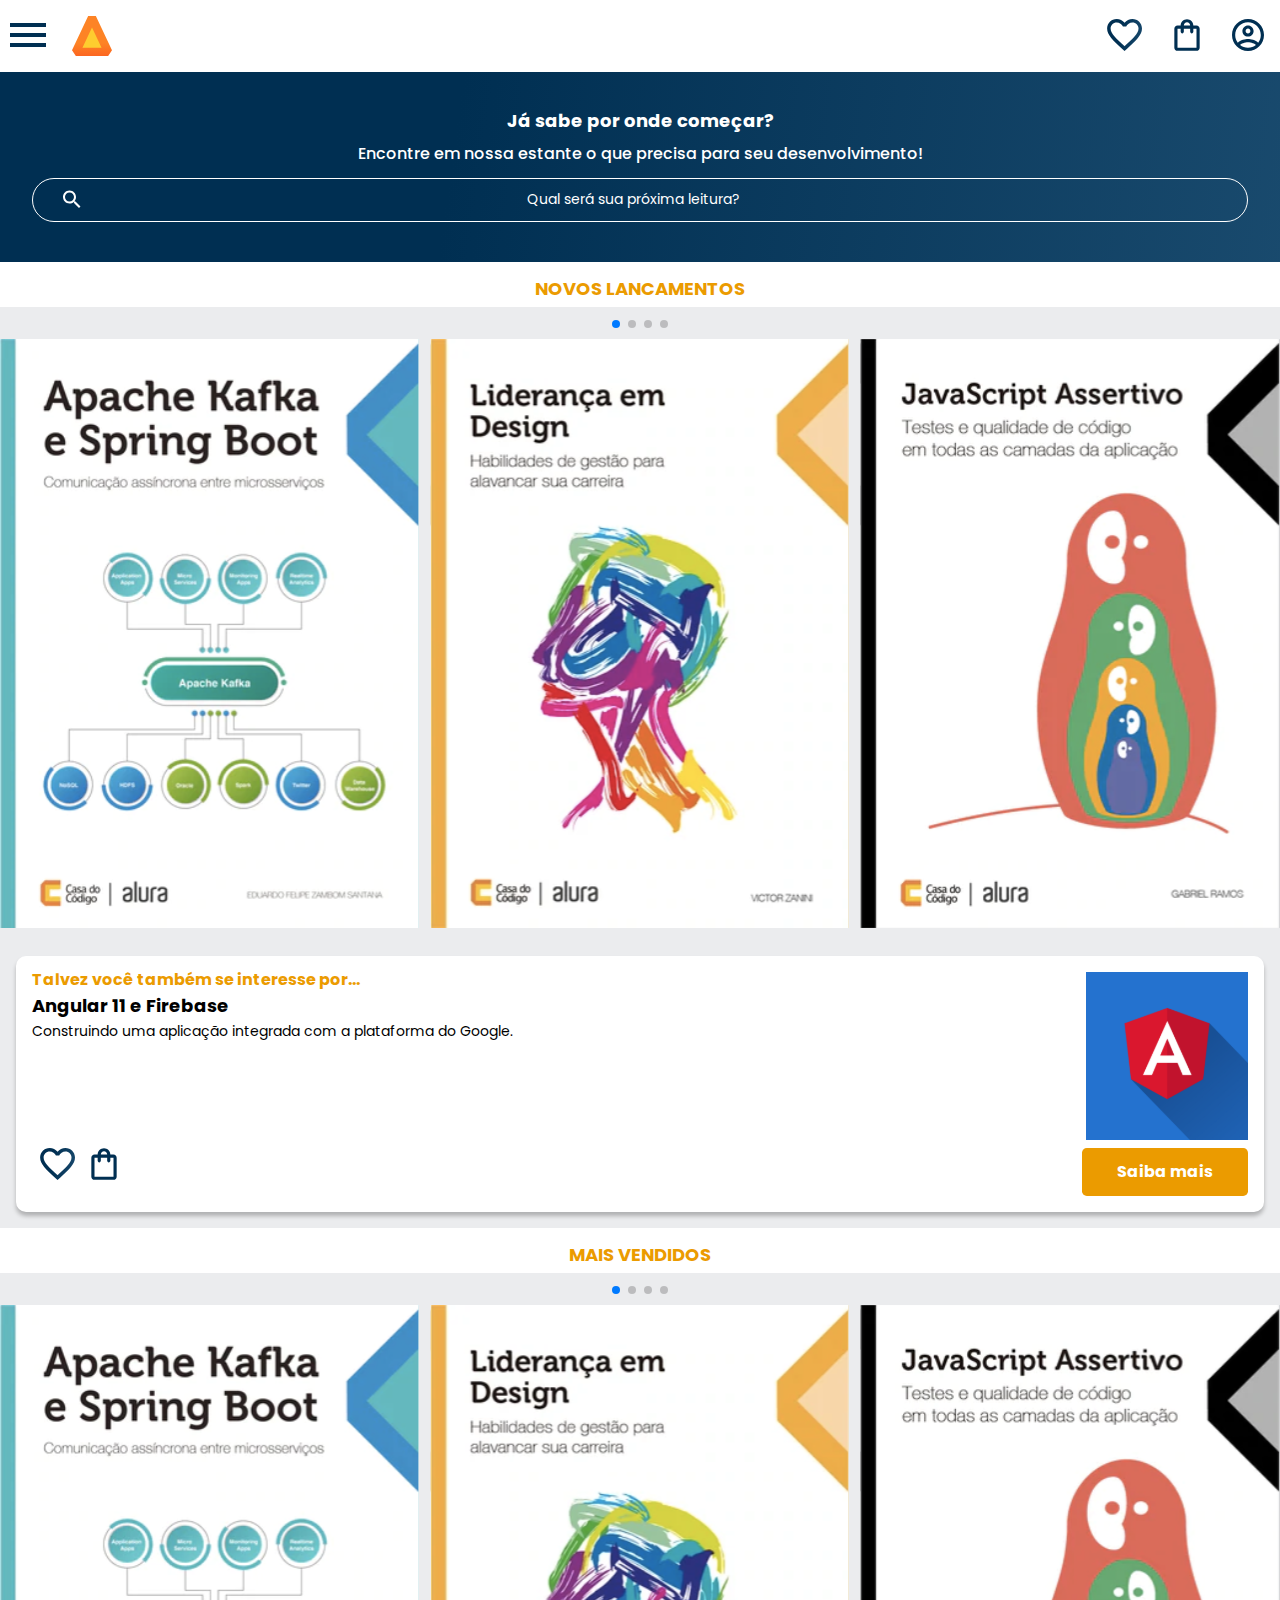
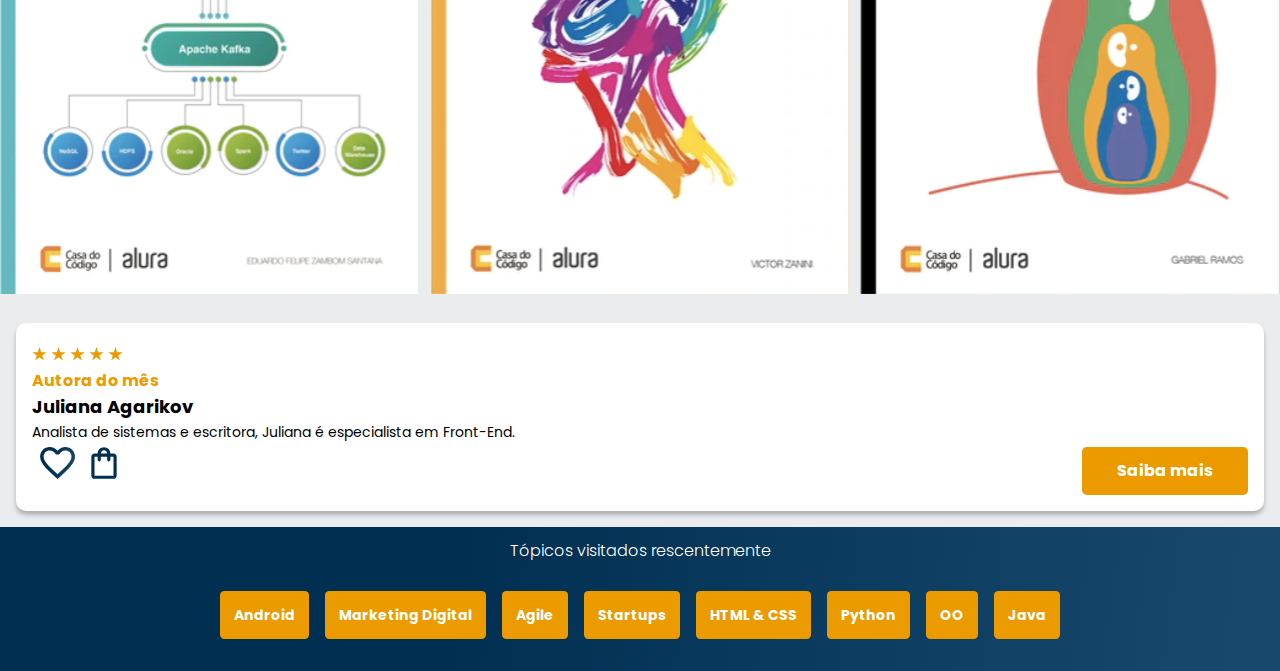
==== index.html @ a47ab548 "finalizado lista de topicos" ====
<!DOCTYPE html>
<html lang="pt-br">
     
<head>
     <meta charset="UTF-8">
     <meta name="viewport" content="width=device-width, initial-scale=1.0">
     <link rel="stylesheet" href="reset.css">
     <link rel="preconnect" href="https://fonts.googleapis.com">
     <link rel="preconnect" href="https://fonts.gstatic.com" crossorigin>
     <link href="https://fonts.googleapis.com/css2?family=Poppins:wght@300;400;500;700&display=swap" rel="stylesheet">
     <link rel="stylesheet" href="https://cdn.jsdelivr.net/npm/swiper@11/swiper-bundle.min.css"/>
     <link rel="stylesheet" href="styles.css">
     <title>AluraBooks</title>
</head>

<body>
     <header class="cabecalho">
          <div class="container">
               <input type="checkbox" id="menu" class="container_botao">
               <label for="menu">
                    <span class="cabecalho_menu-hamburquer container_imagem"></span>
               </label>
               <ul class="lista-menu">
                    <li class="lista-menu_titulo">Categoria</li>
                    <li class="lista-menu_item"><a href="#" class="lista-menu_link">Programação</a></li>
                    <li class="lista-menu_item"><a href="#" class="lista-menu_link">Front-End</a></li>
                    <li class="lista-menu_item"><a href="#" class="lista-menu_link">Infraestrutura</a></li>
                    <li class="lista-menu_item"><a href="#" class="lista-menu_link">Business</a></li>
                    <li class="lista-menu_item"><a href="#" class="lista-menu_link">Design & UX</a></li>
               </ul>
               <img src="img/Logo.svg" alt="Logo da AluraBooks" class="container_imagem">
          </div>
          <div class="container">
               <a href="#"><img src="img/Favoritos.svg" alt="Meus Favoritos" class="container_imagem"></a>
               <a href="#"><img src="img/Compras.svg" alt="Carrinho de Compras" class="container_imagem"></a>
               <a href="#"><img src="img/Usuario.svg" alt="Meu Perfil"class="container_imagem"></a>
          </div>
     </header>
     <section class="banner">
          <h2 class="banner_titulo">Já sabe por onde começar?</h2>
          <p class="banner_texto">Encontre em nossa estante o que precisa para seu desenvolvimento!</p>
          <input type="search" class="banner_pesquisa" placeholder="Qual será sua próxima leitura?">
     </section>

     <section class="carrossel">
          <h2 class="carrossel_titulo">Novos Lancamentos</h2>
          <div class="swiper">
               <!-- Additional required wrapper -->
               <!-- If we need pagination -->
               <div class="swiper-pagination"></div>
               <div class="swiper-wrapper">
                 <!-- Slides -->
                 <div class="swiper-slide"><img src="img/ApacheKafka.svg" alt="Livro sobre Apache Kafta e Spring Boot da AluraBooks"></div>
                 <div class="swiper-slide"><img src="img/Liderança.svg" alt="Livro sobre Liderança em Design da AluraBooks"></div>
                 <div class="swiper-slide"><img src="img/Javascript.svg" alt="Livro sobre Javascript da AluraBooks"></div>
                 <div class="swiper-slide"><img src="img/Guia Front-end.svg" alt="Livro Guia Front-End da AluraBooks"></div>
                 <div class="swiper-slide"><img src="img/Portugol.svg" alt="Livro sobre Portugol"></div>
                 <div class="swiper-slide"><img src="img/Acessibilidade.svg" alt="Livro sobre Acessibilidade"></div>
               </div>         
               <!-- If we need navigation buttons -->
               <div class="swiper-button-prev"></div>
               <div class="swiper-button-next"></div>
          </div>
          <div class="card">
               <!-- 1º linha -->
               <div class="card_descricao">
                    <!-- 1º coluna -->
                    <div class="descricao" >
                         <h3 class="descricao_titulo">Talvez você também se interesse por...</h3>
                         <h2 class="descricao_titulo-livro">Angular 11 e Firebase</h2>
                         <p class="descricao_texto">Construindo uma aplicação integrada com a plataforma do Google.</p>
                    </div>
                    <!-- 2º coluna -->
                    <img src="/img/Angular.svg" class="descricao_imagem" alt="">
               </div>               
               <!-- 2º linha -->
               <div class="card_botoes">
                    <!-- 1º coluna -->
                    <ul class="botoes">
                         <li class="botoes_item"><img src="img/Favoritos.svg" alt="Favoritar Livro"></li>
                         <li class="botoes_item"><img src="img/Compras.svg" alt="Adicionar no Carrinho de compras"></li>
                    </ul>
                    <!-- 2º coluna -->
                    <a href="#" class="botoes_ancora">Saiba mais</a>
               </div>
          </div>
     </section>
     
     <section class="carrossel">
          <h2 class="carrossel_titulo">Mais vendidos</h2>
          <div class="swiper">
               <!-- Additional required wrapper -->
               <!-- If we need pagination -->
               <div class="swiper-pagination"></div>
               <div class="swiper-wrapper">
                 <!-- Slides -->
                 <div class="swiper-slide"><img src="img/ApacheKafka.svg" alt="Livro sobre Apache Kafta e Spring Boot da AluraBooks"></div>
                 <div class="swiper-slide"><img src="img/Liderança.svg" alt="Livro sobre Liderança em Design da AluraBooks"></div>
                 <div class="swiper-slide"><img src="img/Javascript.svg" alt="Livro sobre Javascript da AluraBooks"></div>
                 <div class="swiper-slide"><img src="img/Guia Front-end.svg" alt="Livro Guia Front-End da AluraBooks"></div>
                 <div class="swiper-slide"><img src="img/Portugol.svg" alt="Livro sobre Portugol"></div>
                 <div class="swiper-slide"><img src="img/Acessibilidade.svg" alt="Livro sobre Acessibilidade"></div>
               </div>         
               <!-- If we need navigation buttons -->
               <div class="swiper-button-prev"></div>
               <div class="swiper-button-next"></div>
          </div>
          <div class="card">
               <!-- 1º linha -->
               <div class="card_descricao">
                    <!-- 1º coluna -->
                    <div class="descricao" >
                         <h3 class="descricao_ranking"><img src="img/Estrelinhas.svg" alt="Imagens de 5 Estrelinhas."></h3>
                         <h3 class="descricao_titulo">Autora do mês</h3>
                         <h2 class="descricao_titulo-livro">Juliana Agarikov</h2>
                         <p class="descricao_texto">Analista de sistemas e escritora, Juliana é especialista em Front-End. </p>
                    </div>
                    <!-- 2º coluna -->
                    <img src="/img/juliana.svg" class="Foto da escritora Juliana Agarikov" alt="">
               </div>            
               <!-- 2º linha -->
               <div class="card_botoes">
                    <!-- 1º coluna -->
                    <ul class="botoes">
                         <li class="botoes_item"><img src="img/Favoritos.svg" alt="Favoritar Livro"></li>
                         <li class="botoes_item"><img src="img/Compras.svg" alt="Adicionar no Carrinho de compras"></li>
                    </ul>
                    <!-- 2º coluna -->
                    <a href="#" class="botoes_ancora">Saiba mais</a>
               </div>
          </div>
     </section>

     <section class="topicos">
          <h2 class="topicos_titulo">Tópicos visitados rescentemente</h2>
          <ul class="topicos_lista">
               <li class="topicos_item">
                    <a href="#" class="topicos_link">Android</a>
               </li>
               <li class="topicos_item">
                    <a href="#" class="topicos_link">Marketing Digital</a>
               </li><li class="topicos_item">
                    <a href="#" class="topicos_link">Agile</a>
               </li><li class="topicos_item">
                    <a href="#" class="topicos_link">Startups</a>
               </li><li class="topicos_item">
                    <a href="#" class="topicos_link">HTML & CSS</a>
               </li><li class="topicos_item">
                    <a href="#" class="topicos_link">Python</a>
               </li><li class="topicos_item">
                    <a href="#" class="topicos_link">OO</a>
               </li><li class="topicos_item">
                    <a href="#" class="topicos_link">Java</a>
               </li>
          </ul>
     </section>

     <script src="https://cdn.jsdelivr.net/npm/swiper@11/swiper-bundle.min.js"></script>
     <script>
          const swiper = new Swiper('.swiper', {
              spaceBetween: 10,
              slidesPerView: 3,
              pagination: {
                    el: '.swiper-pagination',
                    type:'bullets',
              }
          });
     </script>
</body>

</html>
---- styles.css ----
@import url("styles/header.css");
@import url("styles/banner.css");
@import url("styles/carrossel.css");
@import url("styles/topicos.css");

:root {
     --cor-de-fundo: #EBECEE;
     --branco: #FFFFFF;
     --laranja: #EB9B00;
     --azul-degrade: linear-gradient(98deg, #002F52 35.49%, #326589 165.37%);
     --zul: #002F52;
     --fonte-primaria: "poppins";
}

body {
     background-color: var(--cor-de-fundo);
     font-family: var(--fonte-primaria);
     font-size: 16px;
     font-weight: 400;
}
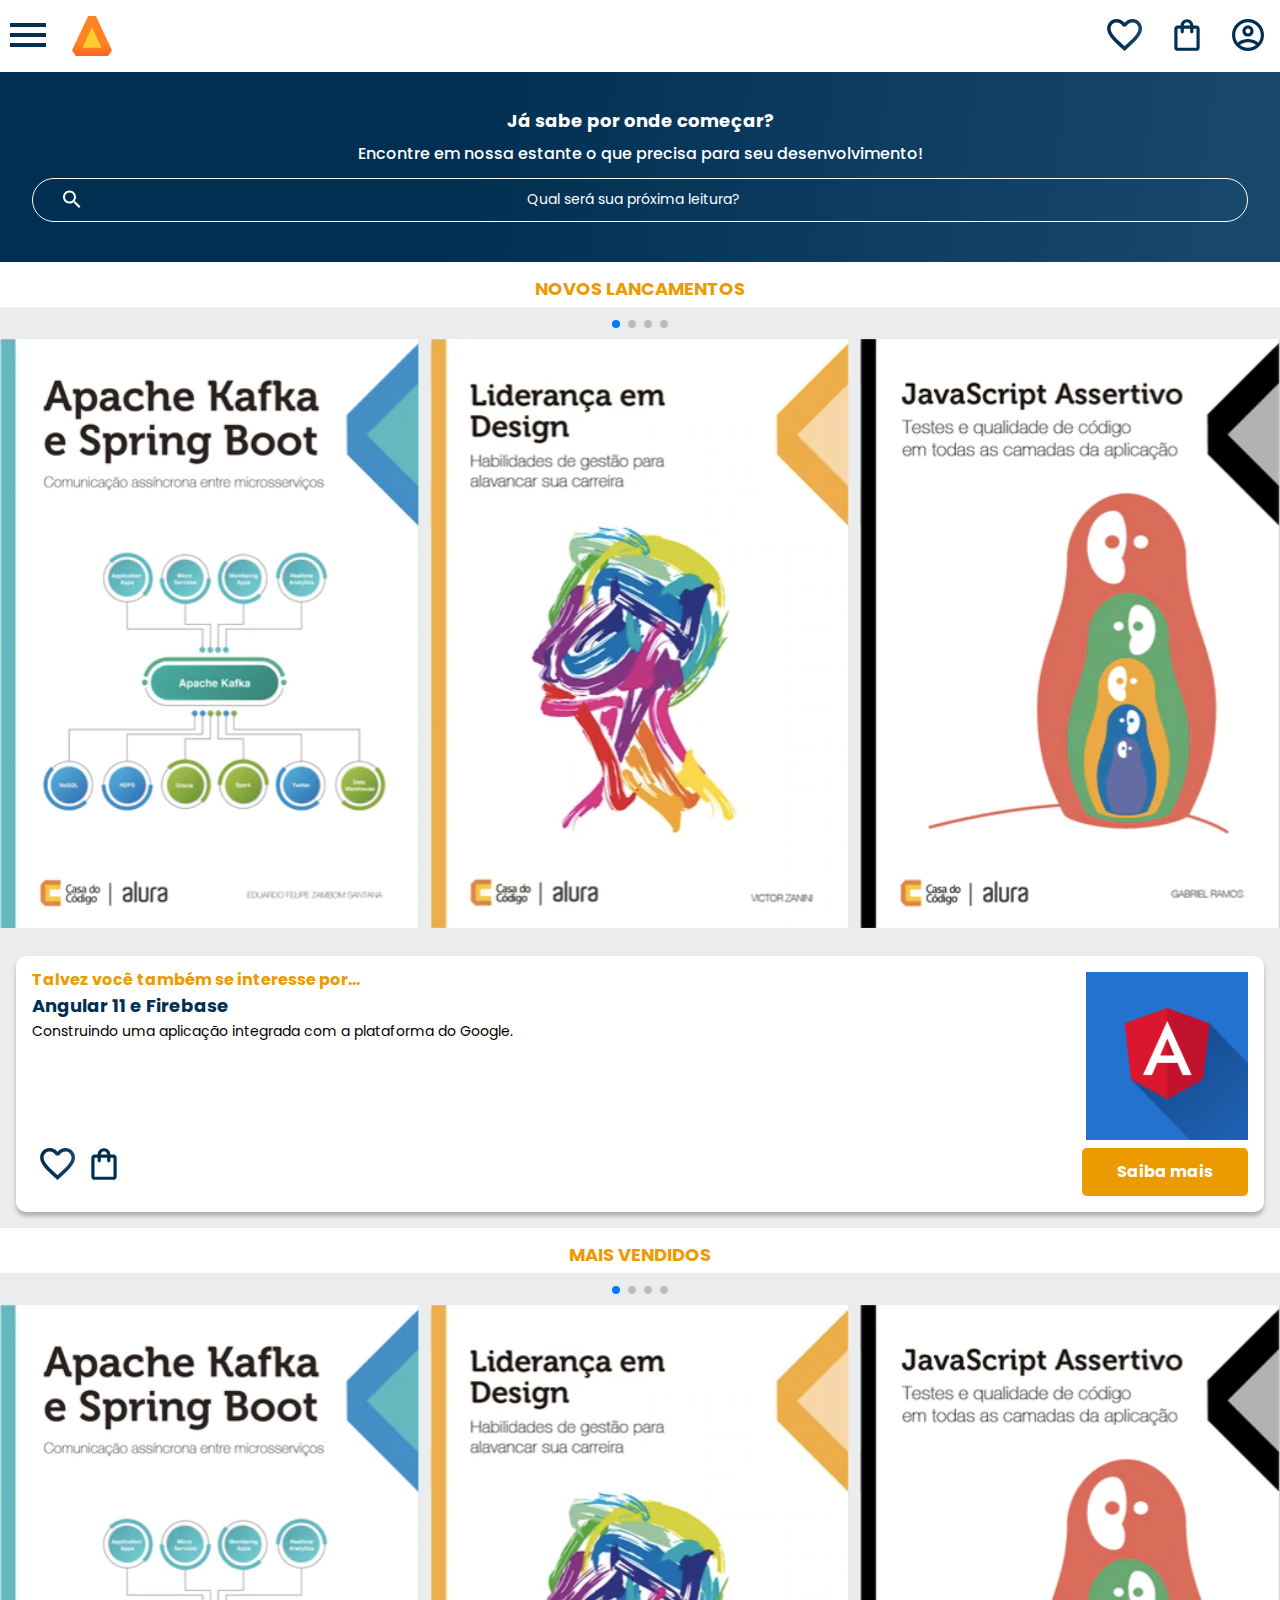
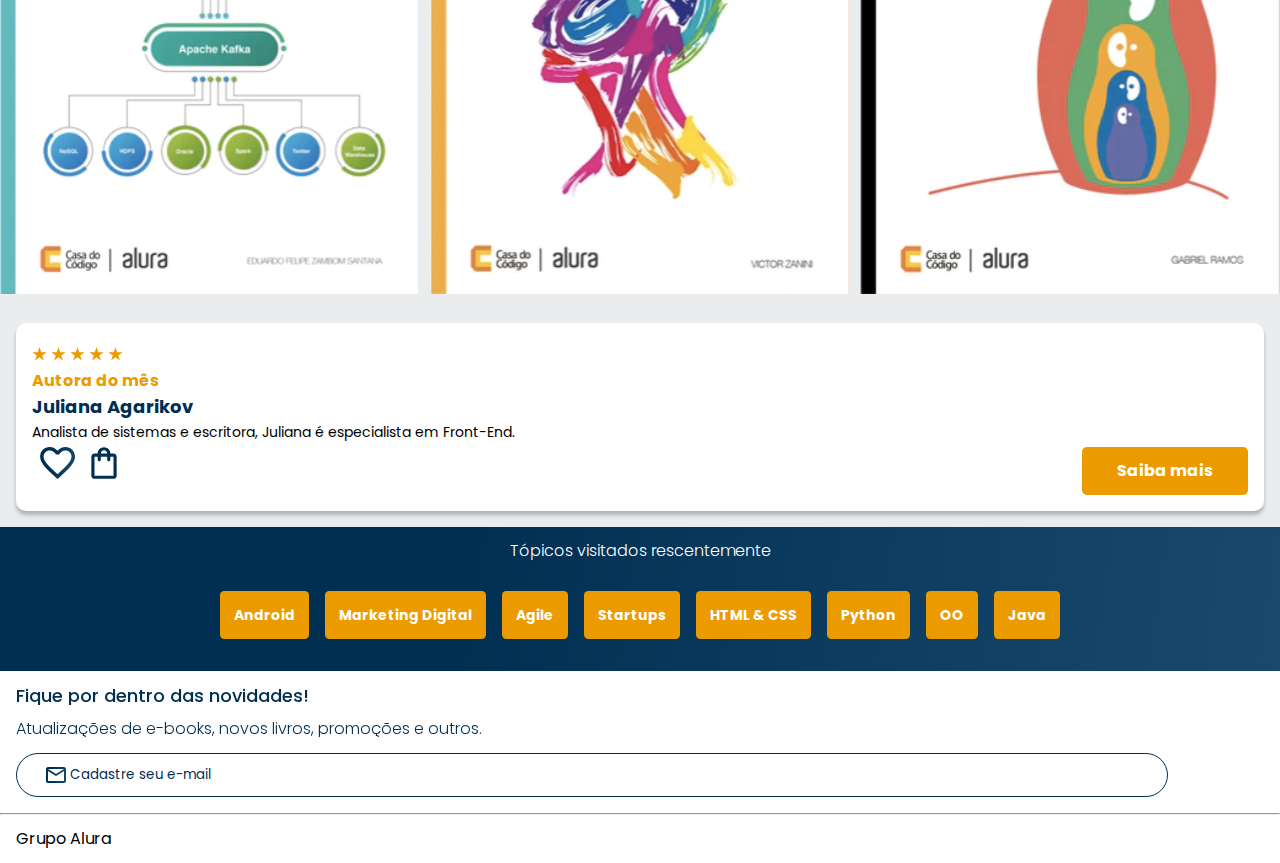
==== commit f063460d: "Finalizado o contato e footer" ====
--- a/index.html
+++ b/index.html
@@ -155,6 +155,18 @@
           </ul>
      </section>
 
+     <section class="contato">
+          <h2 class="contato_titulo">Fique por dentro das novidades!</h2>
+          <p class="contato_texto">Atualizações de e-books, novos livros, promoções e outros.</p>
+          <input type="email" placeholder="Cadastre seu e-mail" class="contato_email">
+     </section>
+
+     <hr/>
+
+     <footer class="rodape">
+          <h2 class="rodape_titulo">Grupo Alura</h2>
+     </footer>
+
      <script src="https://cdn.jsdelivr.net/npm/swiper@11/swiper-bundle.min.js"></script>
      <script>
           const swiper = new Swiper('.swiper', {
--- a/styles.css
+++ b/styles.css
@@ -2,13 +2,15 @@
 @import url("styles/banner.css");
 @import url("styles/carrossel.css");
 @import url("styles/topicos.css");
+@import url("styles/contato.css");
+@import url("styles/rodape.css");
 
 :root {
      --cor-de-fundo: #EBECEE;
      --branco: #FFFFFF;
      --laranja: #EB9B00;
      --azul-degrade: linear-gradient(98deg, #002F52 35.49%, #326589 165.37%);
-     --zul: #002F52;
+     --azul: #002F52;
      --fonte-primaria: "poppins";
 }
 
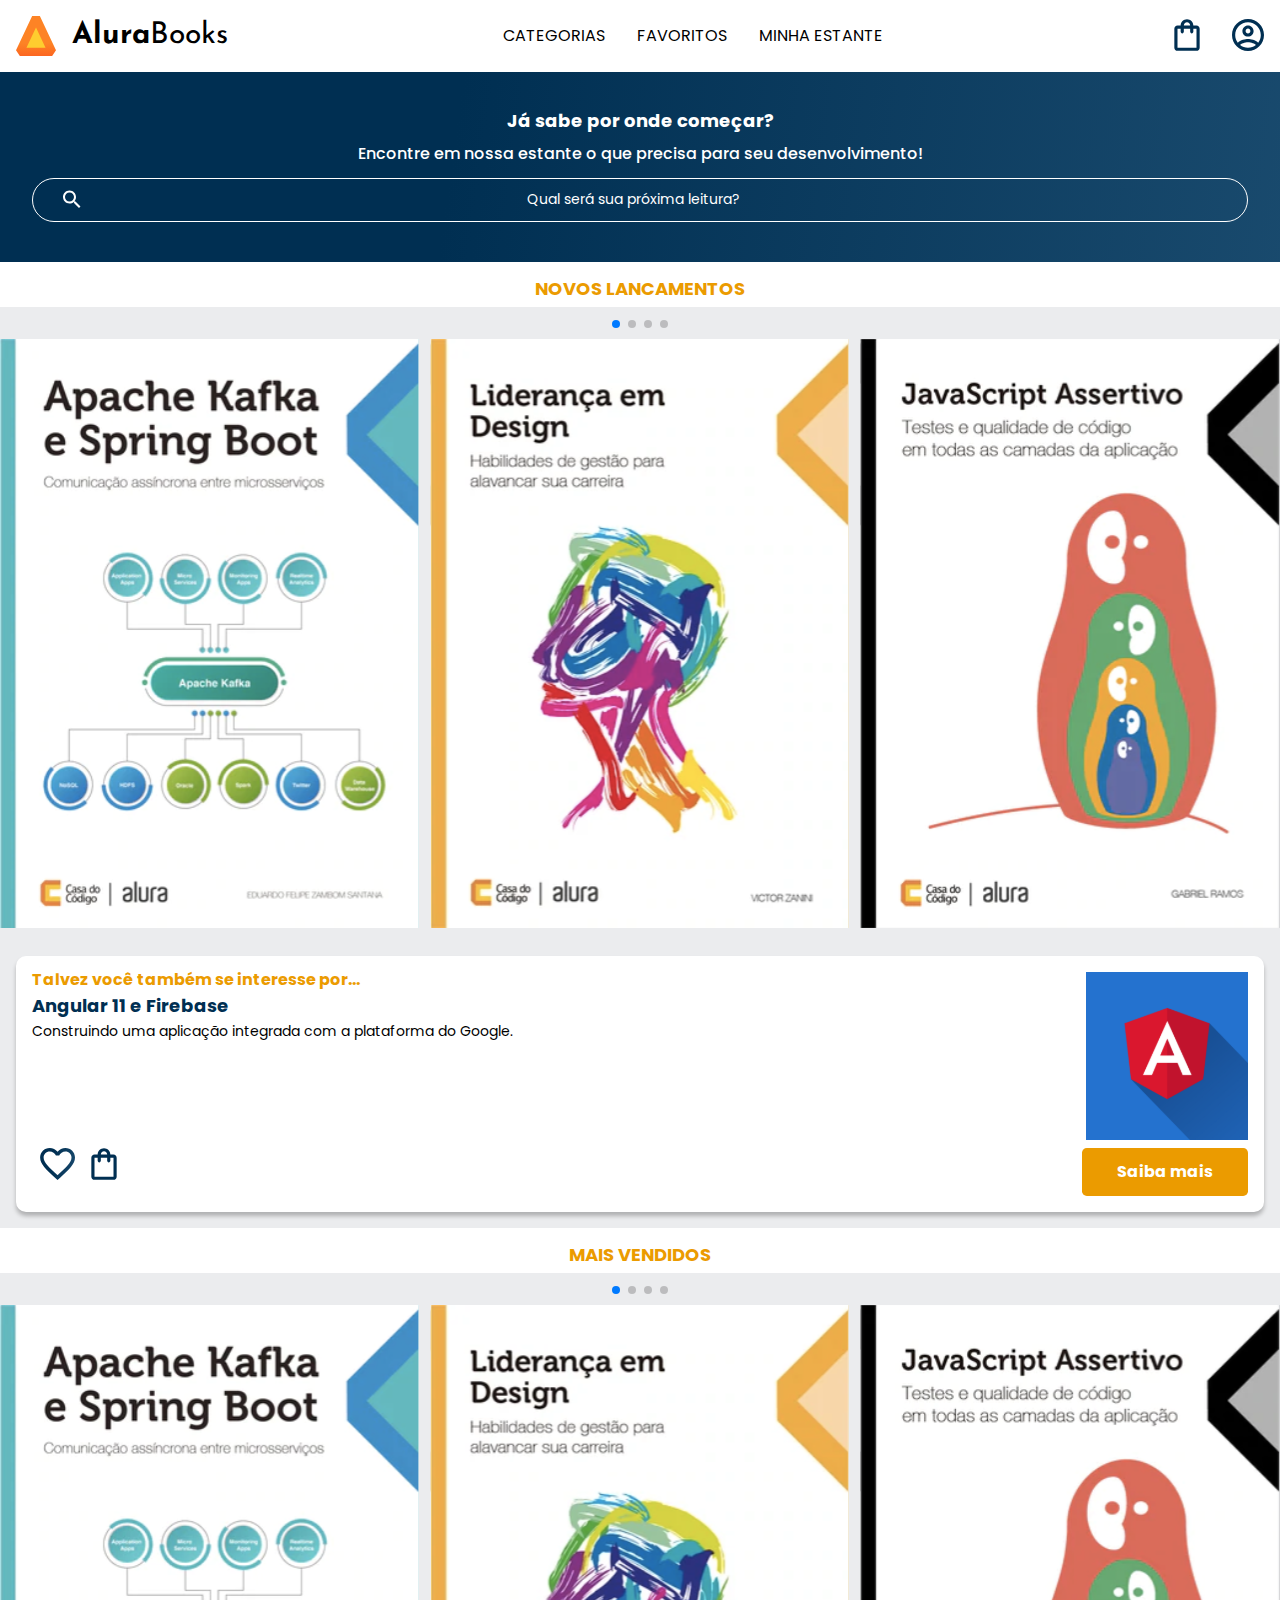
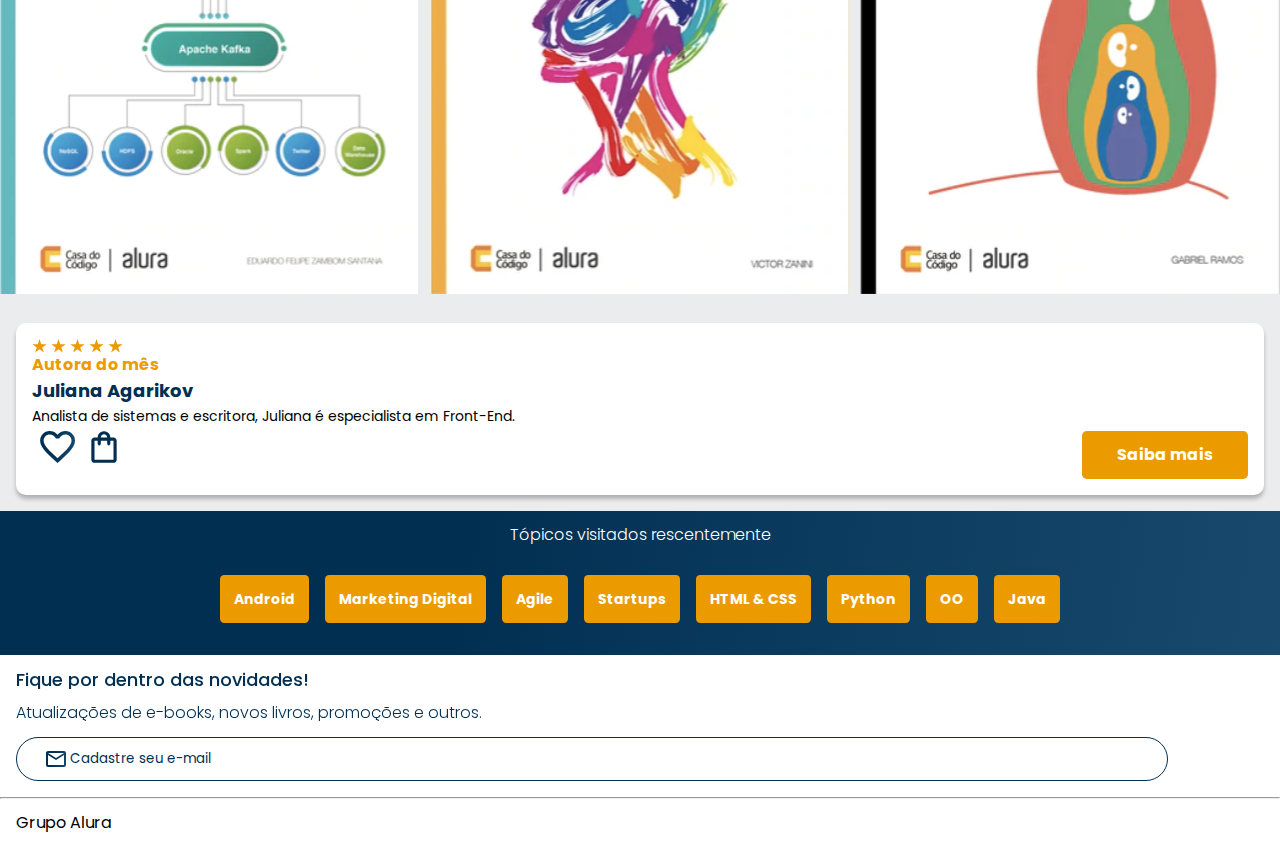
==== commit 54bc7b5a: "finalizado o header para tablets" ====
--- a/index.html
+++ b/index.html
@@ -8,6 +8,7 @@
      <link rel="preconnect" href="https://fonts.googleapis.com">
      <link rel="preconnect" href="https://fonts.gstatic.com" crossorigin>
      <link href="https://fonts.googleapis.com/css2?family=Poppins:wght@300;400;500;700&display=swap" rel="stylesheet">
+     <link href="https://fonts.googleapis.com/css2?family=Josefin+Sans:wght@400;700&family=Poppins:wght@300;400;500;700&display=swap" rel="stylesheet">
      <link rel="stylesheet" href="https://cdn.jsdelivr.net/npm/swiper@11/swiper-bundle.min.css"/>
      <link rel="stylesheet" href="styles.css">
      <title>AluraBooks</title>
@@ -29,9 +30,17 @@
                     <li class="lista-menu_item"><a href="#" class="lista-menu_link">Design & UX</a></li>
                </ul>
                <img src="img/Logo.svg" alt="Logo da AluraBooks" class="container_imagem">
+               <h1 class="container_titulo"><b class="container_titulo-negrito">Alura</b>Books</h1>
           </div>
+
+          <ul class="opcoes">
+               <li class="opcoes_item">Categorias</li>
+               <li class="opcoes_item"><a href="#" class="opcoes_link">Favoritos</a></li>
+               <li class="opcoes_item"><a href="#" class="opcoes_link">Minha Estante</a></li>
+          </ul>
+
           <div class="container">
-               <a href="#"><img src="img/Favoritos.svg" alt="Meus Favoritos" class="container_imagem"></a>
+               <a href="#"><img src="img/Favoritos.svg" alt="Meus Favoritos" class="container_imagem container_imagem-tranparente"></a>
                <a href="#"><img src="img/Compras.svg" alt="Carrinho de Compras" class="container_imagem"></a>
                <a href="#"><img src="img/Usuario.svg" alt="Meu Perfil"class="container_imagem"></a>
           </div>
@@ -110,7 +119,7 @@
                <div class="card_descricao">
                     <!-- 1º coluna -->
                     <div class="descricao" >
-                         <h3 class="descricao_ranking"><img src="img/Estrelinhas.svg" alt="Imagens de 5 Estrelinhas."></h3>
+                         <img src="img/Estrelinhas.svg" alt="Imagens de 5 Estrelinhas.">
                          <h3 class="descricao_titulo">Autora do mês</h3>
                          <h2 class="descricao_titulo-livro">Juliana Agarikov</h2>
                          <p class="descricao_texto">Analista de sistemas e escritora, Juliana é especialista em Front-End. </p>
--- a/styles.css
+++ b/styles.css
@@ -11,7 +11,9 @@
      --laranja: #EB9B00;
      --azul-degrade: linear-gradient(98deg, #002F52 35.49%, #326589 165.37%);
      --azul: #002F52;
+     --preto: #000000;
      --fonte-primaria: "poppins";
+     --fonte-secundaria: "Josefin Sans";
 }
 
 body {
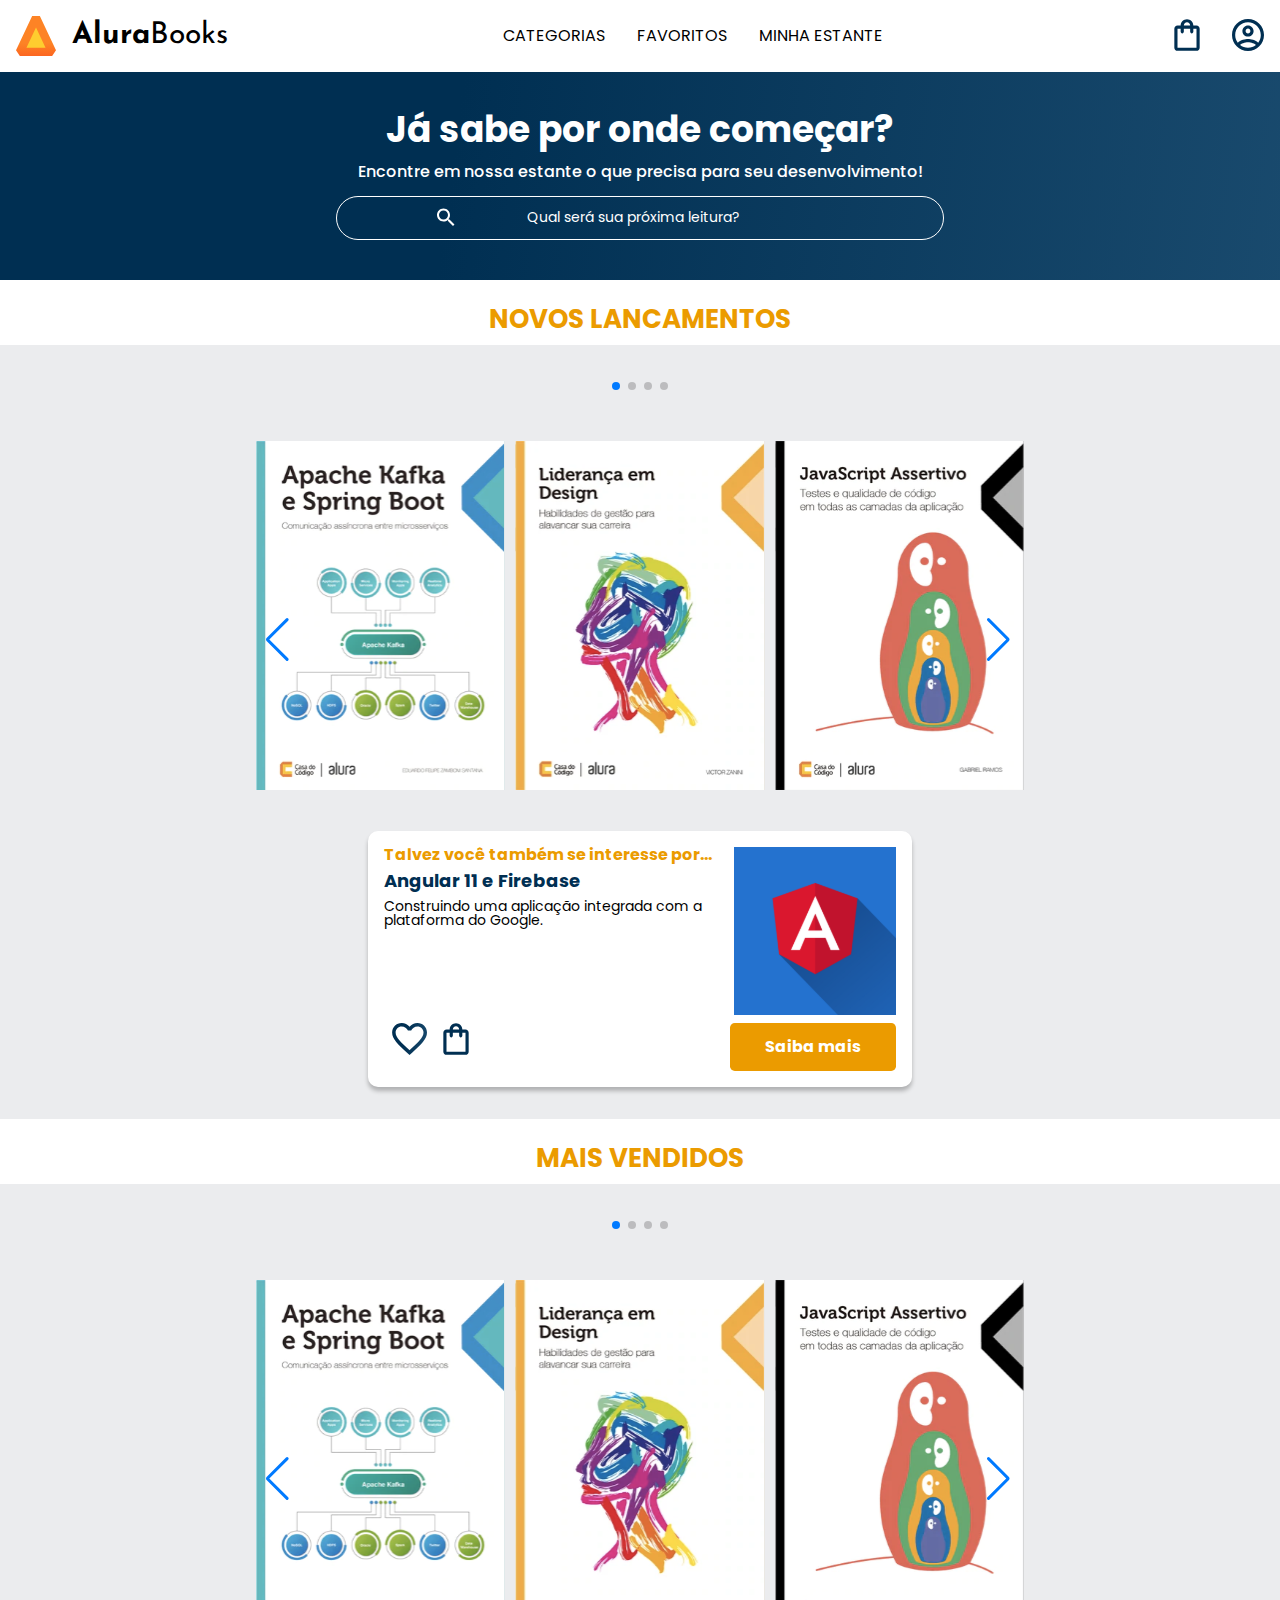
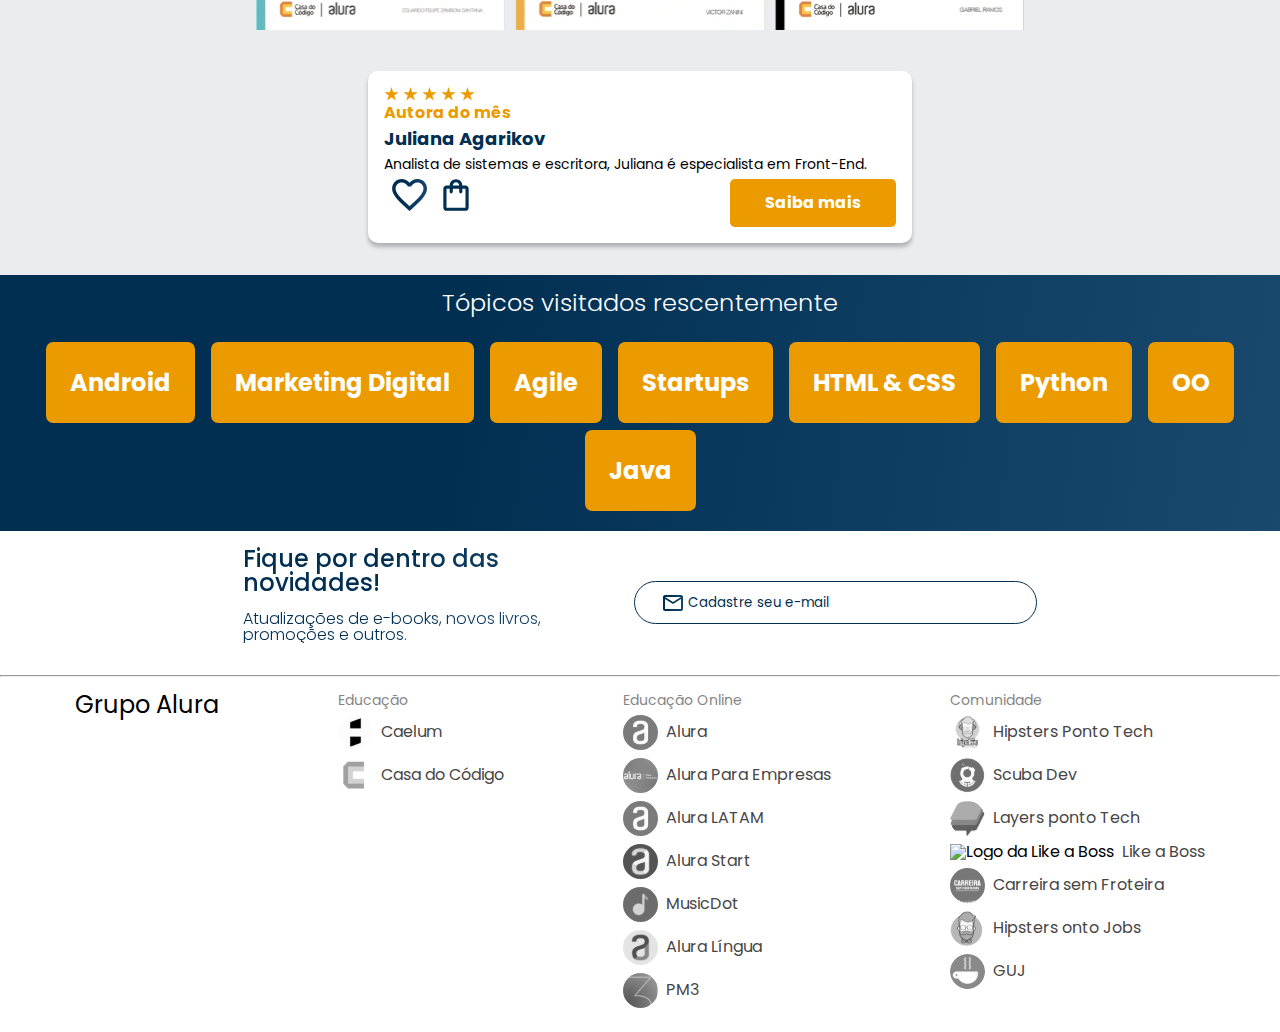
==== commit df11bba0: "layout tablet 1024 finalizado" ====
--- a/index.html
+++ b/index.html
@@ -34,7 +34,18 @@
           </div>
 
           <ul class="opcoes">
-               <li class="opcoes_item">Categorias</li>
+               <input type="checkbox" id="opcoes-menu" class="opcoes_botao">
+               <label for="opcoes-menu">
+                     <li class="opcoes_item">Categorias</li>
+               </label>
+               <ul class="lista-menu">
+                    <li class="lista-menu_item"><a href="#" class="lista-menu_link">Programação</a></li>
+                    <li class="lista-menu_item"><a href="#" class="lista-menu_link">Front-End</a></li>
+                    <li class="lista-menu_item"><a href="#" class="lista-menu_link">Infraestrutura</a></li>
+                    <li class="lista-menu_item"><a href="#" class="lista-menu_link">Business</a></li>
+                    <li class="lista-menu_item"><a href="#" class="lista-menu_link">Design & UX</a></li>
+               </ul>
+
                <li class="opcoes_item"><a href="#" class="opcoes_link">Favoritos</a></li>
                <li class="opcoes_item"><a href="#" class="opcoes_link">Minha Estante</a></li>
           </ul>
@@ -61,7 +72,8 @@
                  <!-- Slides -->
                  <div class="swiper-slide"><img src="img/ApacheKafka.svg" alt="Livro sobre Apache Kafta e Spring Boot da AluraBooks"></div>
                  <div class="swiper-slide"><img src="img/Liderança.svg" alt="Livro sobre Liderança em Design da AluraBooks"></div>
-                 <div class="swiper-slide"><img src="img/Javascript.svg" alt="Livro sobre Javascript da AluraBooks"></div>
+                 <div class="swiper-slide"><img src="img/Javascript.svg" alt="Livro sobre Javascript da AluraBooks">
+               </div>
                  <div class="swiper-slide"><img src="img/Guia Front-end.svg" alt="Livro Guia Front-End da AluraBooks"></div>
                  <div class="swiper-slide"><img src="img/Portugol.svg" alt="Livro sobre Portugol"></div>
                  <div class="swiper-slide"><img src="img/Acessibilidade.svg" alt="Livro sobre Acessibilidade"></div>
@@ -87,7 +99,8 @@
                     <!-- 1º coluna -->
                     <ul class="botoes">
                          <li class="botoes_item"><img src="img/Favoritos.svg" alt="Favoritar Livro"></li>
-                         <li class="botoes_item"><img src="img/Compras.svg" alt="Adicionar no Carrinho de compras"></li>
+                         <li class="botoes_item"><img src="img/Compras.svg" alt="Adicionar no Carrinho de compras">
+                         </li>
                     </ul>
                     <!-- 2º coluna -->
                     <a href="#" class="botoes_ancora">Saiba mais</a>
@@ -122,7 +135,7 @@
                          <img src="img/Estrelinhas.svg" alt="Imagens de 5 Estrelinhas.">
                          <h3 class="descricao_titulo">Autora do mês</h3>
                          <h2 class="descricao_titulo-livro">Juliana Agarikov</h2>
-                         <p class="descricao_texto">Analista de sistemas e escritora, Juliana é especialista em Front-End. </p>
+                         <p class="descricao_texto">Analista de sistemas e escritora, Juliana é especialista em Front-End.</p>
                     </div>
                     <!-- 2º coluna -->
                     <img src="/img/juliana.svg" class="Foto da escritora Juliana Agarikov" alt="">
@@ -132,7 +145,8 @@
                     <!-- 1º coluna -->
                     <ul class="botoes">
                          <li class="botoes_item"><img src="img/Favoritos.svg" alt="Favoritar Livro"></li>
-                         <li class="botoes_item"><img src="img/Compras.svg" alt="Adicionar no Carrinho de compras"></li>
+                         <li class="botoes_item"><img src="img/Compras.svg" alt="Adicionar no Carrinho de compras">
+                         </li>
                     </ul>
                     <!-- 2º coluna -->
                     <a href="#" class="botoes_ancora">Saiba mais</a>
@@ -143,30 +157,30 @@
      <section class="topicos">
           <h2 class="topicos_titulo">Tópicos visitados rescentemente</h2>
           <ul class="topicos_lista">
-               <li class="topicos_item">
-                    <a href="#" class="topicos_link">Android</a>
-               </li>
-               <li class="topicos_item">
-                    <a href="#" class="topicos_link">Marketing Digital</a>
-               </li><li class="topicos_item">
-                    <a href="#" class="topicos_link">Agile</a>
-               </li><li class="topicos_item">
-                    <a href="#" class="topicos_link">Startups</a>
-               </li><li class="topicos_item">
-                    <a href="#" class="topicos_link">HTML & CSS</a>
-               </li><li class="topicos_item">
-                    <a href="#" class="topicos_link">Python</a>
-               </li><li class="topicos_item">
-                    <a href="#" class="topicos_link">OO</a>
-               </li><li class="topicos_item">
-                    <a href="#" class="topicos_link">Java</a>
+               <li class="topicos_item"><a href="#" class="topicos_link">Android</a>
+               </li>
+               <li class="topicos_item"><a href="#" class="topicos_link">Marketing Digital</a>
+               </li>
+               <li class="topicos_item"><a href="#" class="topicos_link">Agile</a>
+               </li>
+               <li class="topicos_item"><a href="#" class="topicos_link">Startups</a>
+               </li>
+               <li class="topicos_item"><a href="#" class="topicos_link">HTML & CSS</a>
+               </li>
+               <li class="topicos_item"><a href="#" class="topicos_link">Python</a>
+               </li>
+               <li class="topicos_item"><a href="#" class="topicos_link">OO</a>
+               </li>
+               <li class="topicos_item"><a href="#" class="topicos_link">Java</a>
                </li>
           </ul>
      </section>
 
      <section class="contato">
-          <h2 class="contato_titulo">Fique por dentro das novidades!</h2>
-          <p class="contato_texto">Atualizações de e-books, novos livros, promoções e outros.</p>
+          <div class="contato_descricao">
+               <h2 class="contato_titulo">Fique por dentro das novidades!</h2>
+               <p class="contato_texto">Atualizações de e-books, novos livros, promoções e outros.</p>
+          </div>
           <input type="email" placeholder="Cadastre seu e-mail" class="contato_email">
      </section>
 
@@ -174,6 +188,65 @@
 
      <footer class="rodape">
           <h2 class="rodape_titulo">Grupo Alura</h2>
+          <ul class="lista-rodape">
+               <li class="lista-rodape_titulo">Educação</li>
+               <li class="lista-rodape_item"><img src="img/Caelum.svg" alt="Logo da Caelum">
+                    <a href="#" class="lista-rodape_link">Caelum</a>
+               </li>
+               <li class="lista-rodape_item"><img src="img/CasaDoCodigo.svg" alt="Logo da Casa docódigo">
+                    <a href="#" class="lista-rodape_link">Casa do Código</a>
+               </li> 
+          </ul>
+
+          <ul class="lista-rodape">
+               <li class="lista-rodape_titulo">Educação Online</li>
+               <li class="lista-rodape_item"><img src="img/Alura.svg" alt="Logo da Alura">
+                    <a href="#" class="lista-rodape_link">Alura</a>
+               </li>
+               <li class="lista-rodape_item"><img src="img/AluraEmpresas.svg" alt="Logo da Alura para Empresas">
+                    <a href="#" class="lista-rodape_link">Alura Para Empresas</a>
+               </li>
+               <li class="lista-rodape_item"><img src="img/AluraLATAM.svg" alt="Logo da Alura LATAM">
+                    <a href="#" class="lista-rodape_link">Alura LATAM</a>
+               </li>
+               <li class="lista-rodape_item"><img src="img/AluraStart.svg" alt="Logo da Alura Start">
+                    <a href="#" class="lista-rodape_link">Alura Start</a>
+               </li>
+               <li class="lista-rodape_item"><img src="img/MusicDot.svg" alt="Logo MusicDot">
+                    <a href="#" class="lista-rodape_link">MusicDot</a>
+               </li>
+               <li class="lista-rodape_item"><img src="img/AluraLingua.svg" alt="Logo da Alura língua">
+                    <a href="#" class="lista-rodape_link">Alura Língua</a>
+               </li>
+               <li class="lista-rodape_item"><img src="img/PM3.svg" alt="Logo da PM3">
+                    <a href="#" class="lista-rodape_link">PM3</a>
+               </li>
+          </ul>
+
+          <ul class="lista-rodape">
+               <li class="lista-rodape_titulo">Comunidade</li>
+               <li class="lista-rodape_item"><img src="img/HipstersTech.svg" alt="Logo da Hipsters Ponto Tech">
+                    <a href="#" class="lista-rodape_link">Hipsters Ponto Tech</a>
+               </li>
+               <li class="lista-rodape_item"><img src="img/ScubaDev.svg" alt="Logo da Scuba Dev">
+                    <a href="#" class="lista-rodape_link">Scuba Dev</a>
+               </li>
+               <li class="lista-rodape_item"><img src="img/LayersTech.svg" alt="Logo da Layers ponto Tech">
+                    <a href="#" class="lista-rodape_link">Layers ponto Tech</a>
+               </li>
+               <li class="lista-rodape_item"><img src="img/LikeaBoss.svg" alt="Logo da Like a Boss">
+                    <a href="#" class="lista-rodape_link">Like a Boss</a>
+               </li>
+               <li class="lista-rodape_item"><img src="img/CarreiraSemFronteira.svg" alt="Logo Carreira sem Fronteira">
+                    <a href="#" class="lista-rodape_link">Carreira sem Froteira</a>
+               </li>
+               <li class="lista-rodape_item"><img src="img/HipstersJobs.svg" alt="Logo da Hipsters ponto Jobs">
+                    <a href="#" class="lista-rodape_link">Hipsters onto Jobs</a>
+               </li>
+               <li class="lista-rodape_item"><img src="img/GUJ.svg" alt="Logo da GUJ">
+                    <a href="#" class="lista-rodape_link">GUJ</a>
+               </li>
+          </ul>
      </footer>
 
      <script src="https://cdn.jsdelivr.net/npm/swiper@11/swiper-bundle.min.js"></script>
--- a/styles.css
+++ b/styles.css
@@ -12,6 +12,8 @@
      --azul-degrade: linear-gradient(98deg, #002F52 35.49%, #326589 165.37%);
      --azul: #002F52;
      --preto: #000000;
+     --cinza: #474646;
+     --cinza-claro: #858585;
      --fonte-primaria: "poppins";
      --fonte-secundaria: "Josefin Sans";
 }
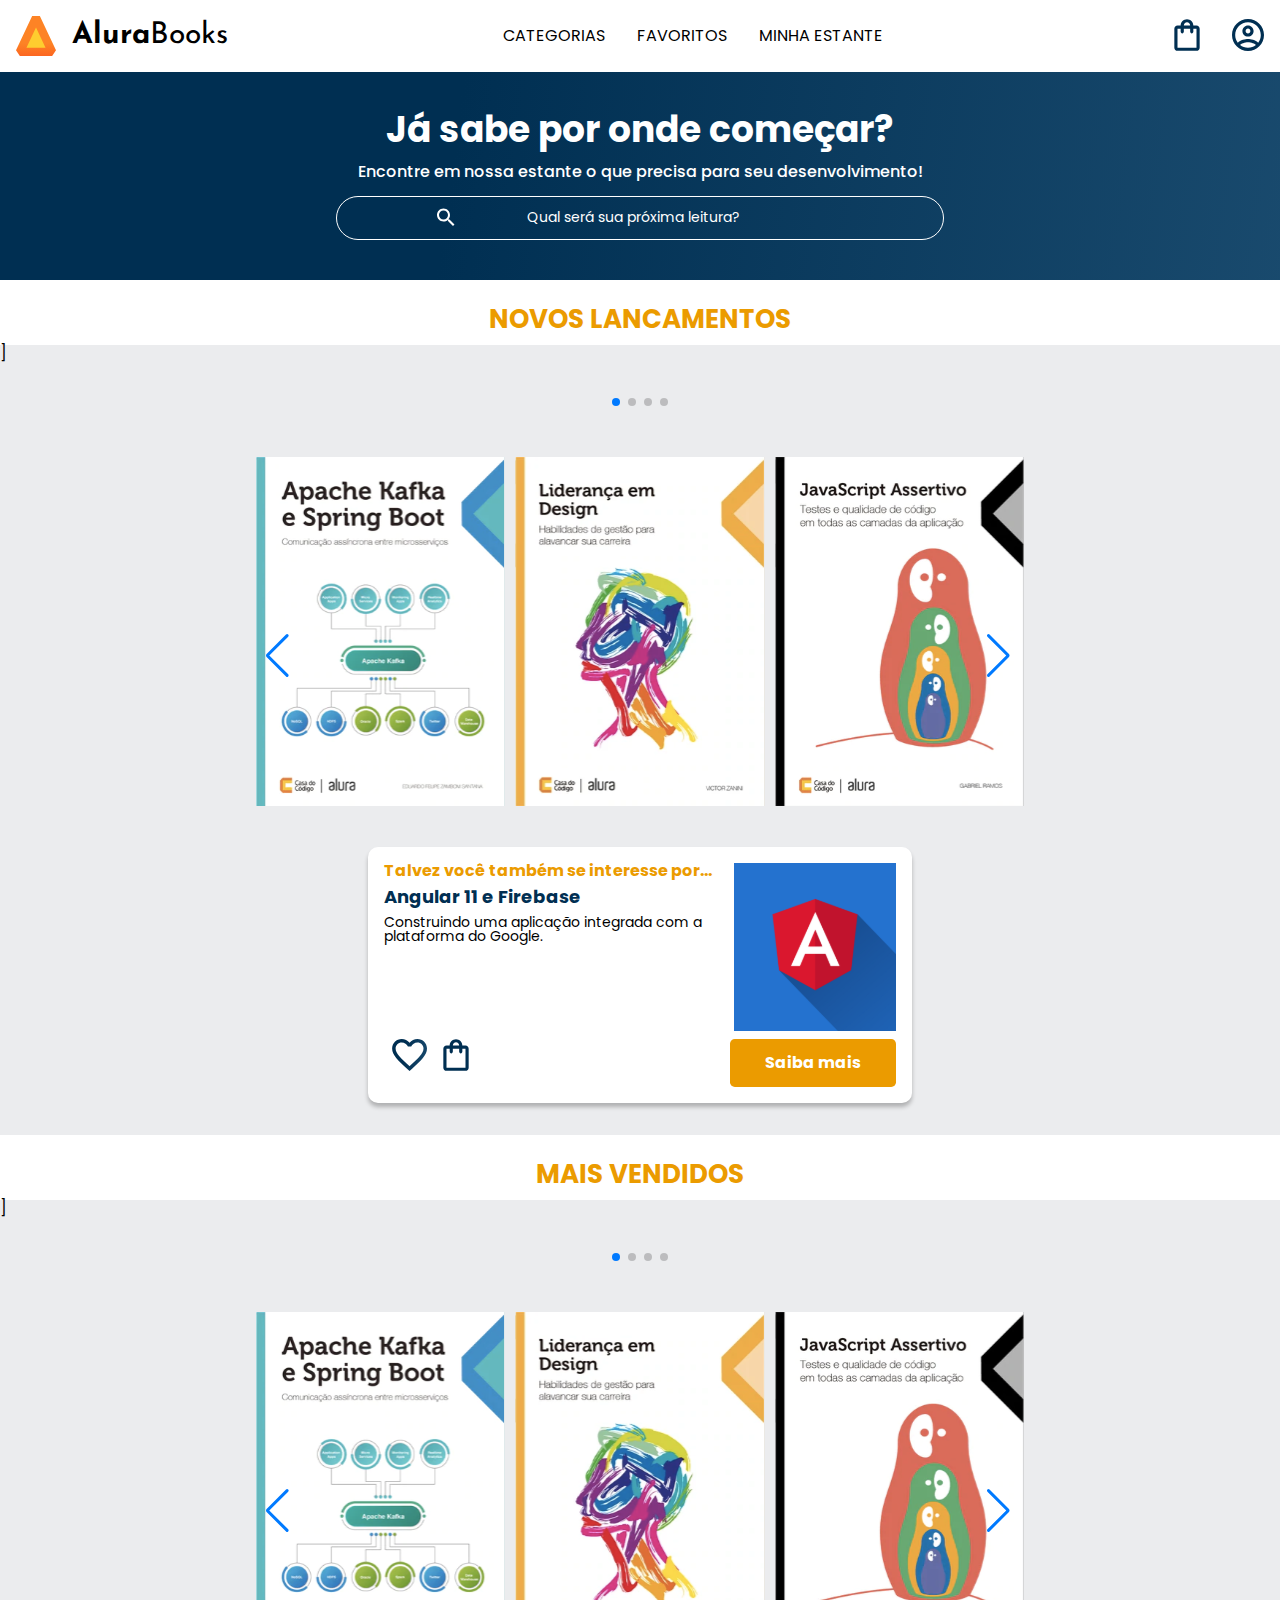
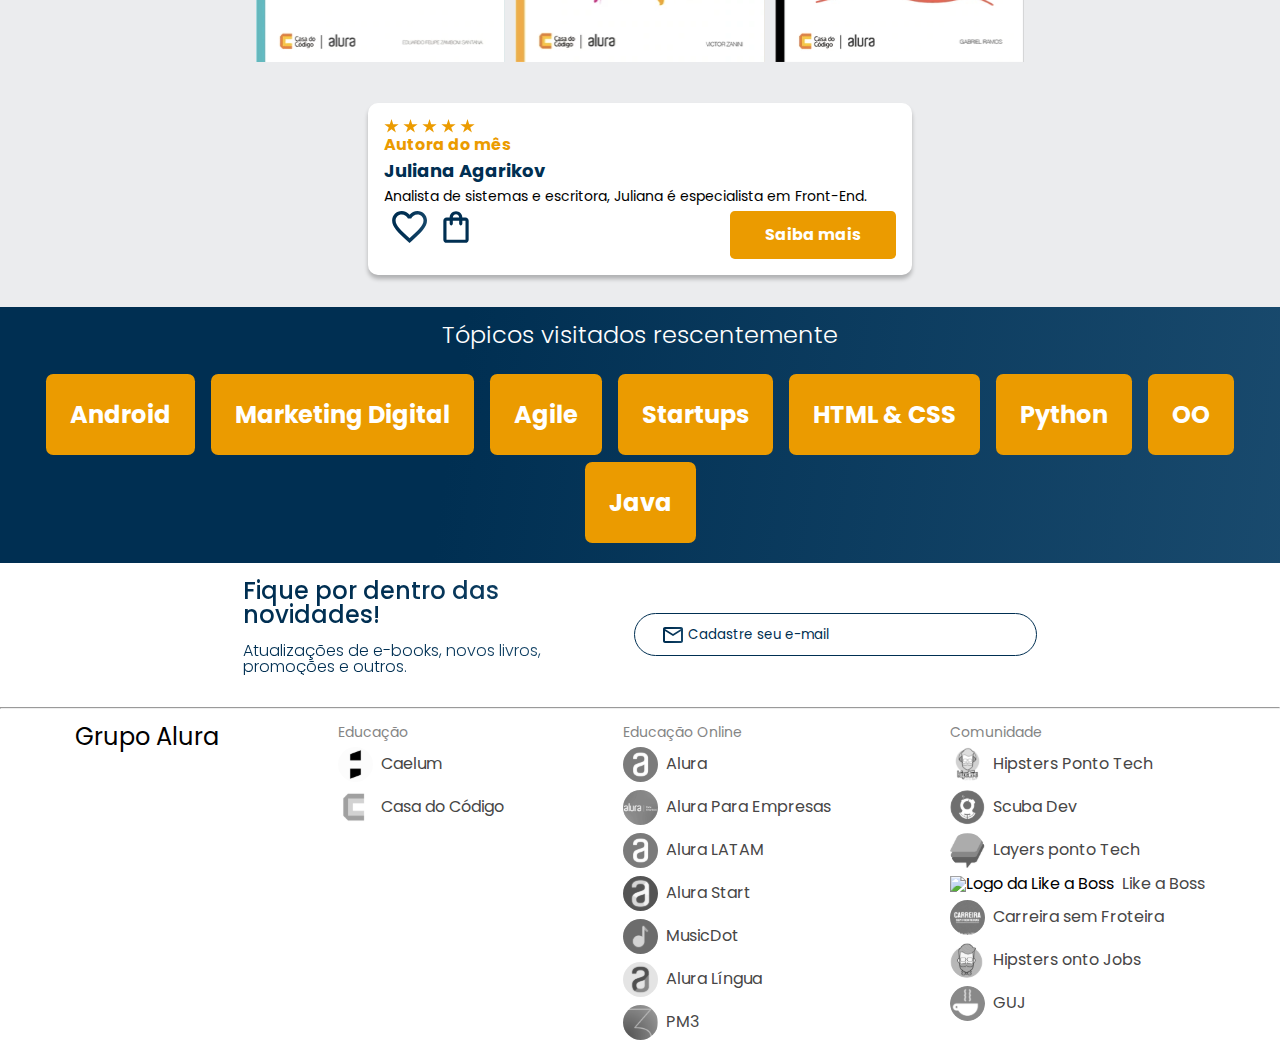
==== commit 1b527271: "finalizado layout 1728 ara desktop" ====
--- a/index.html
+++ b/index.html
@@ -51,9 +51,16 @@
           </ul>
 
           <div class="container">
-               <a href="#"><img src="img/Favoritos.svg" alt="Meus Favoritos" class="container_imagem container_imagem-tranparente"></a>
-               <a href="#"><img src="img/Compras.svg" alt="Carrinho de Compras" class="container_imagem"></a>
-               <a href="#"><img src="img/Usuario.svg" alt="Meu Perfil"class="container_imagem"></a>
+               <a href="#"><img src="img/Favoritos.svg" alt="Meus Favoritos" 
+                    class="container_imagem container_imagem-tranparente"></a>
+               <a href="#" class="container_link">
+                    <img src="img/Compras.svg" alt="Carrinho de Compras" class="container_imagem">
+                    <p class="container_texto">Minha Sacola</p>
+               </a>
+               <a href="#" class="container_link">
+                    <img src="img/Usuario.svg" alt="Meu Perfil"class="container_imagem">
+                    <p class="container_texto">Meu Perfil</p>
+               </a>
           </div>
      </header>
      <section class="banner">
@@ -64,6 +71,8 @@
 
      <section class="carrossel">
           <h2 class="carrossel_titulo">Novos Lancamentos</h2>
+          <!-- Slider main container -->]
+     <div class="carrossel_container">
           <div class="swiper">
                <!-- Additional required wrapper -->
                <!-- If we need pagination -->
@@ -93,7 +102,8 @@
                     </div>
                     <!-- 2º coluna -->
                     <img src="/img/Angular.svg" class="descricao_imagem" alt="">
-               </div>               
+               </div>    
+
                <!-- 2º linha -->
                <div class="card_botoes">
                     <!-- 1º coluna -->
@@ -106,10 +116,13 @@
                     <a href="#" class="botoes_ancora">Saiba mais</a>
                </div>
           </div>
+     </div>
      </section>
      
      <section class="carrossel">
           <h2 class="carrossel_titulo">Mais vendidos</h2>
+           <!-- Slider main container -->]
+     <div class="carrossel_container">
           <div class="swiper">
                <!-- Additional required wrapper -->
                <!-- If we need pagination -->
@@ -152,6 +165,7 @@
                     <a href="#" class="botoes_ancora">Saiba mais</a>
                </div>
           </div>
+     </div>
      </section>
 
      <section class="topicos">
@@ -231,7 +245,7 @@
                <li class="lista-rodape_item"><img src="img/ScubaDev.svg" alt="Logo da Scuba Dev">
                     <a href="#" class="lista-rodape_link">Scuba Dev</a>
                </li>
-               <li class="lista-rodape_item"><img src="img/LayersTech.svg" alt="Logo da Layers ponto Tech">
+               <li class="lista-rodape_item"><img src="img/LayersTech.svg" alt="Logo da Layers  Tech">
                     <a href="#" class="lista-rodape_link">Layers ponto Tech</a>
                </li>
                <li class="lista-rodape_item"><img src="img/LikeaBoss.svg" alt="Logo da Like a Boss">
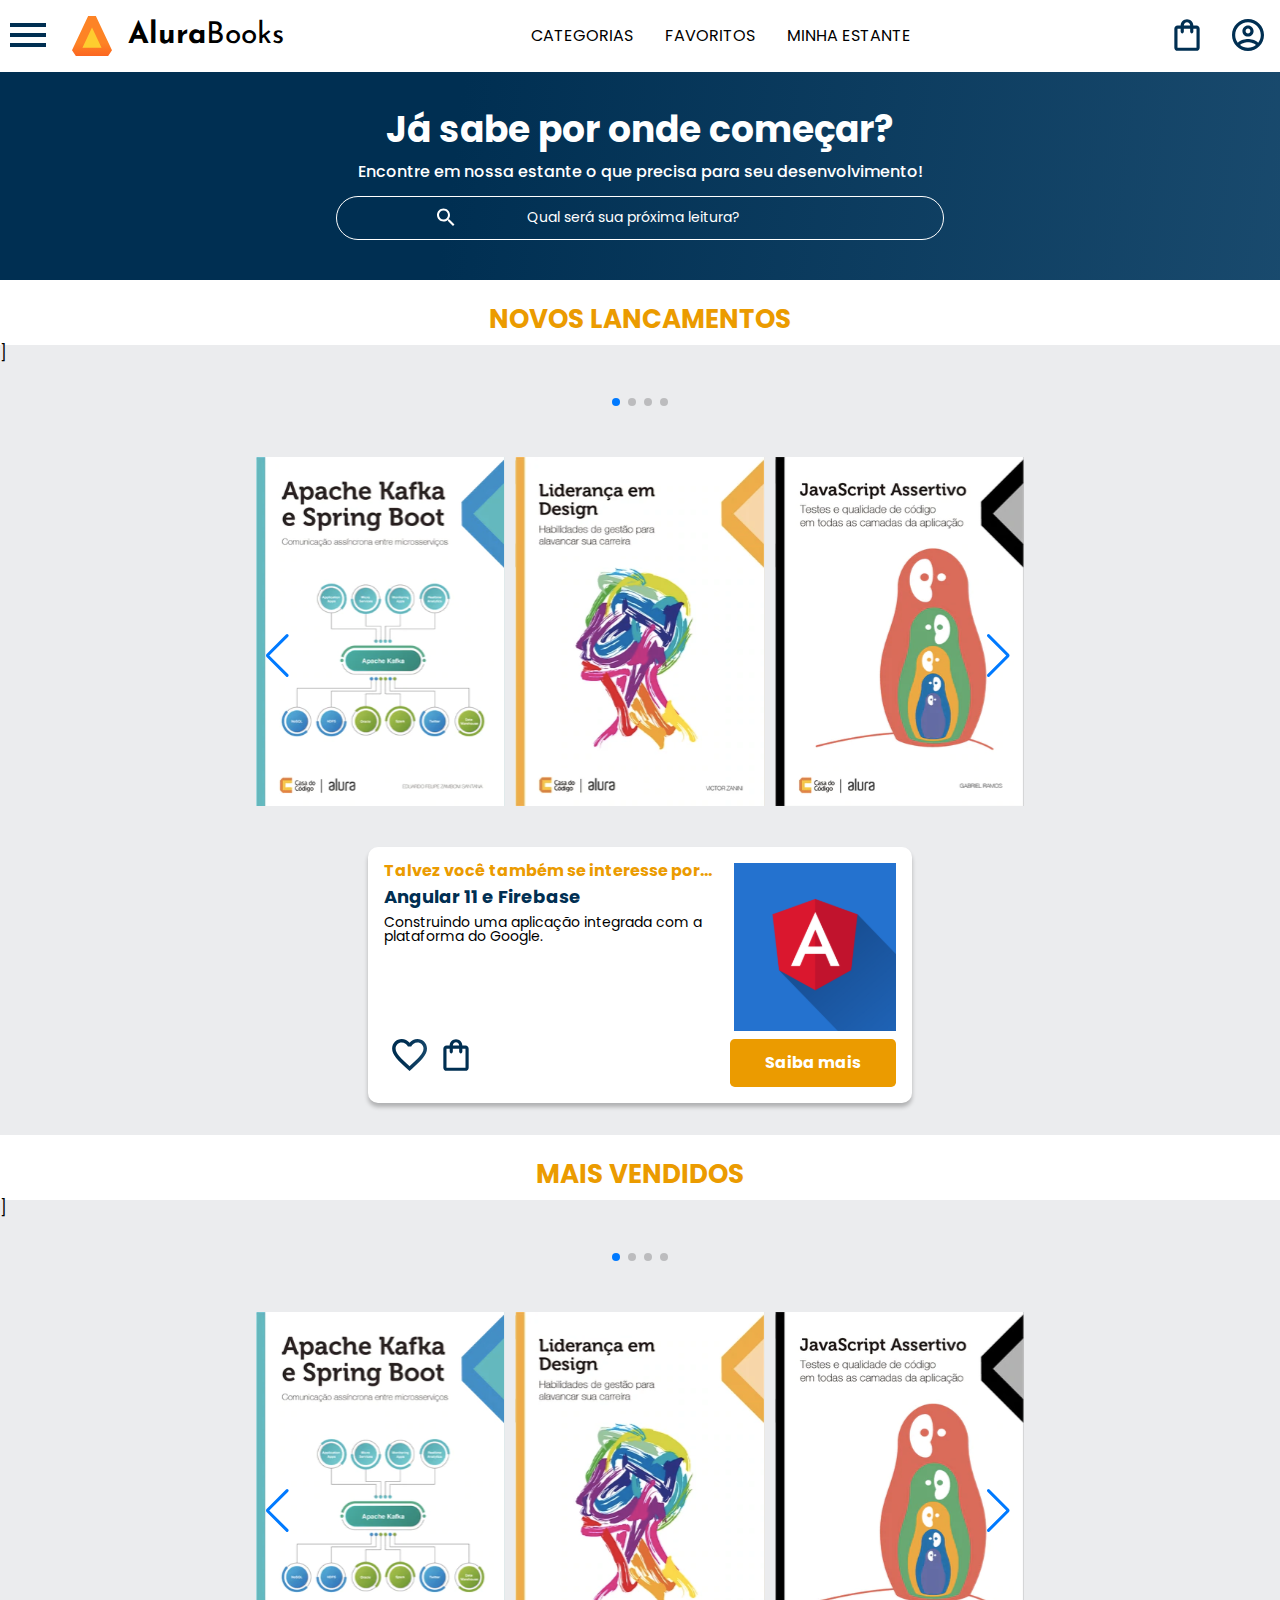
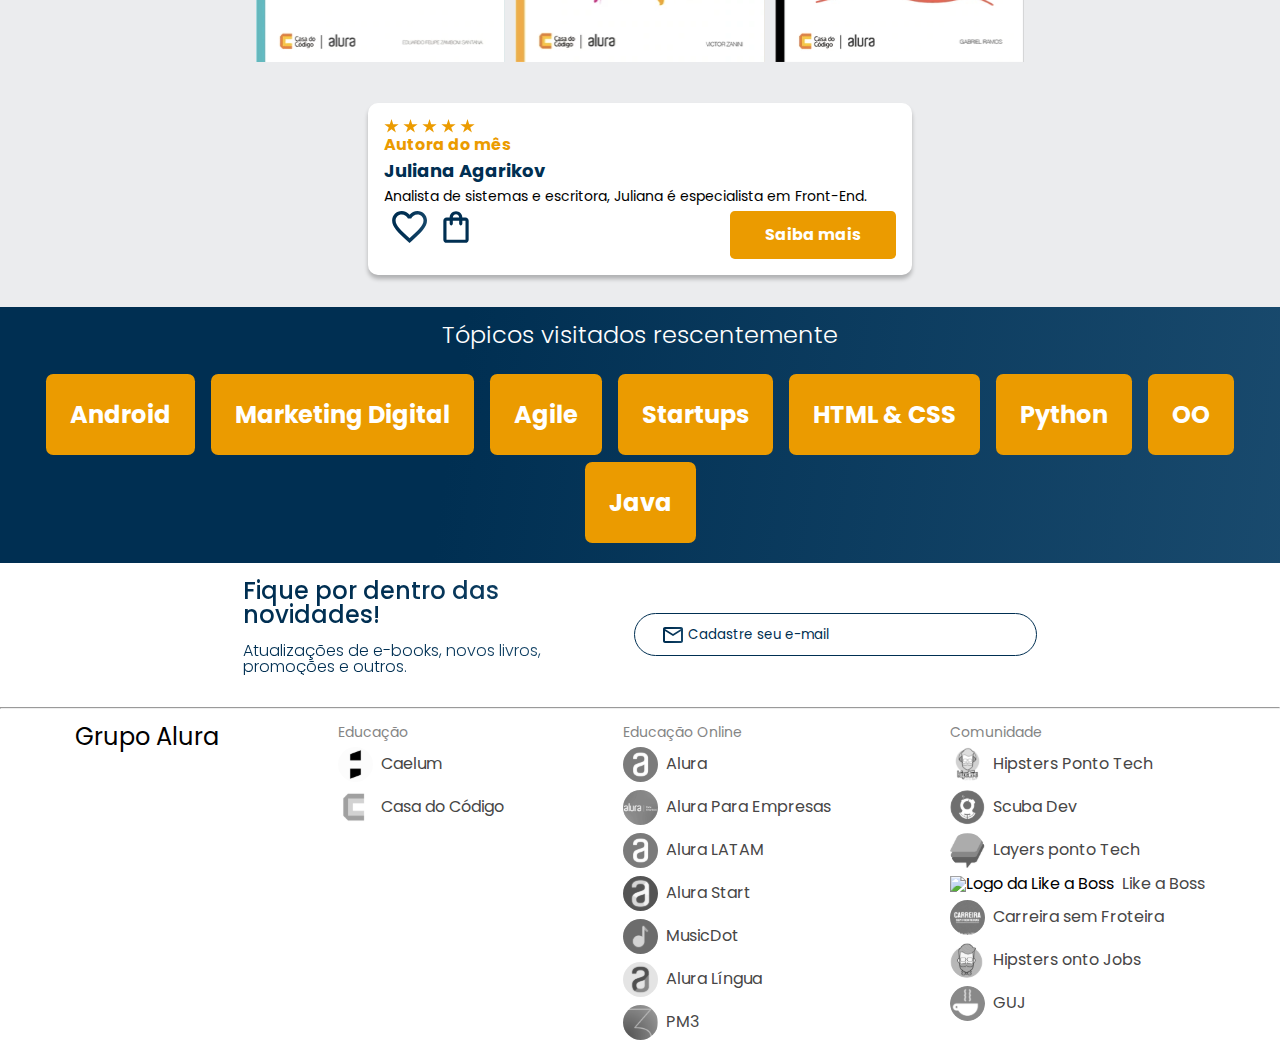
==== commit 4f12f027: "pseudo classes em adamennto" ====
--- a/index.html
+++ b/index.html
@@ -18,8 +18,8 @@
      <header class="cabecalho">
           <div class="container">
                <input type="checkbox" id="menu" class="container_botao">
-               <label for="menu">
-                    <span class="cabecalho_menu-hamburquer container_imagem"></span>
+               <label for="menu" class="container_rotulo">
+                    <span class="cabecalho_menu-hamburguer container_imagem"></span>
                </label>
                <ul class="lista-menu">
                     <li class="lista-menu_titulo">Categoria</li>
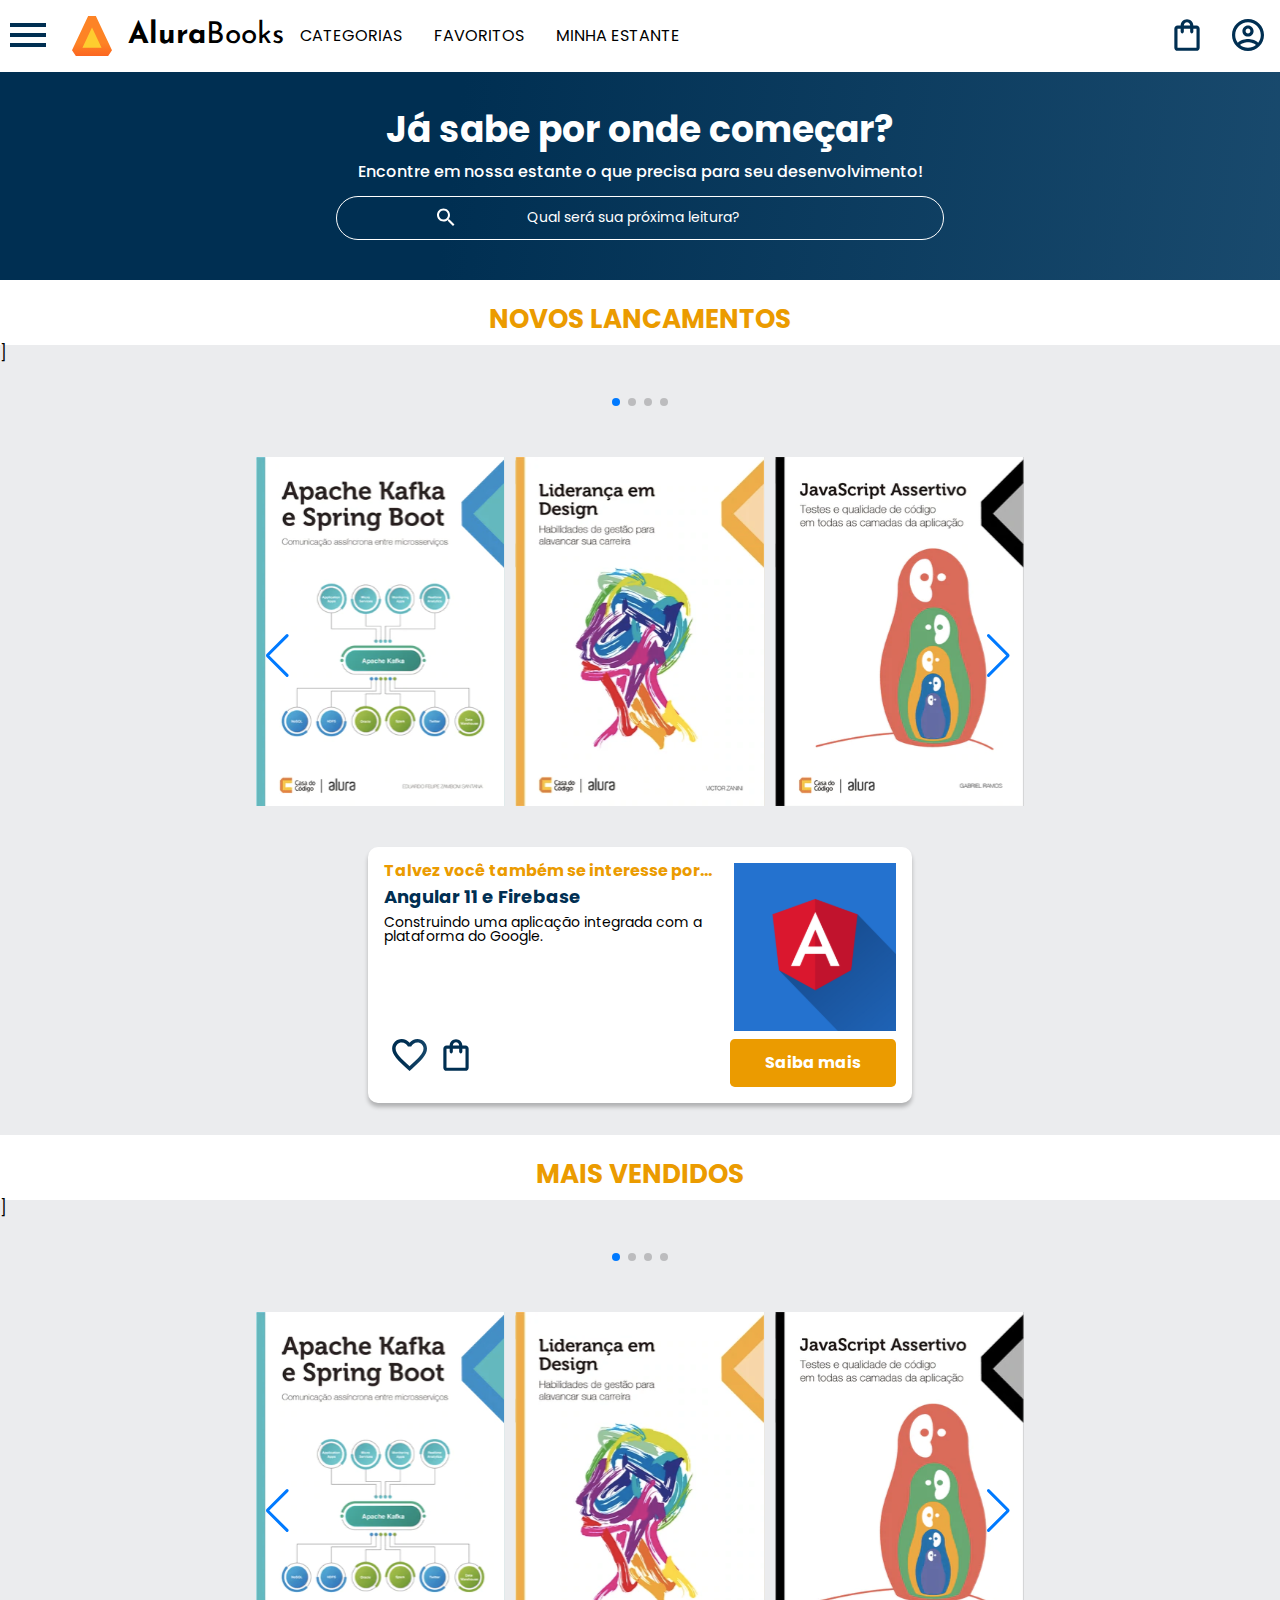
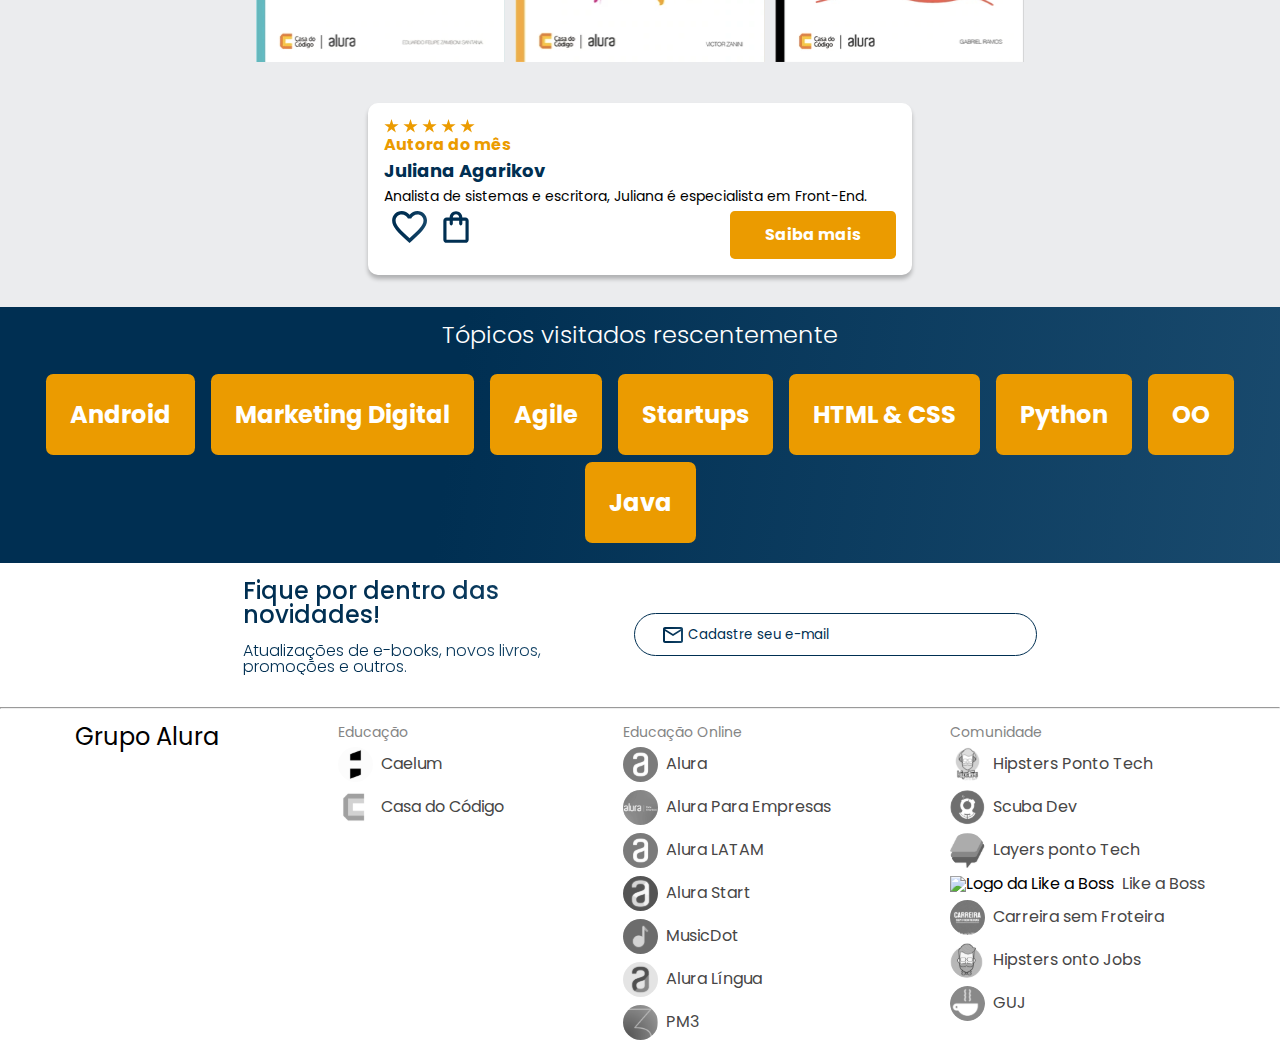
==== commit 1d0bdfa8: "finalizado o projeto" ====
--- a/index.html
+++ b/index.html
@@ -35,7 +35,7 @@
 
           <ul class="opcoes">
                <input type="checkbox" id="opcoes-menu" class="opcoes_botao">
-               <label for="opcoes-menu">
+               <label for="opcoes-menu" class=opcoes_rotulo>
                      <li class="opcoes_item">Categorias</li>
                </label>
                <ul class="lista-menu">
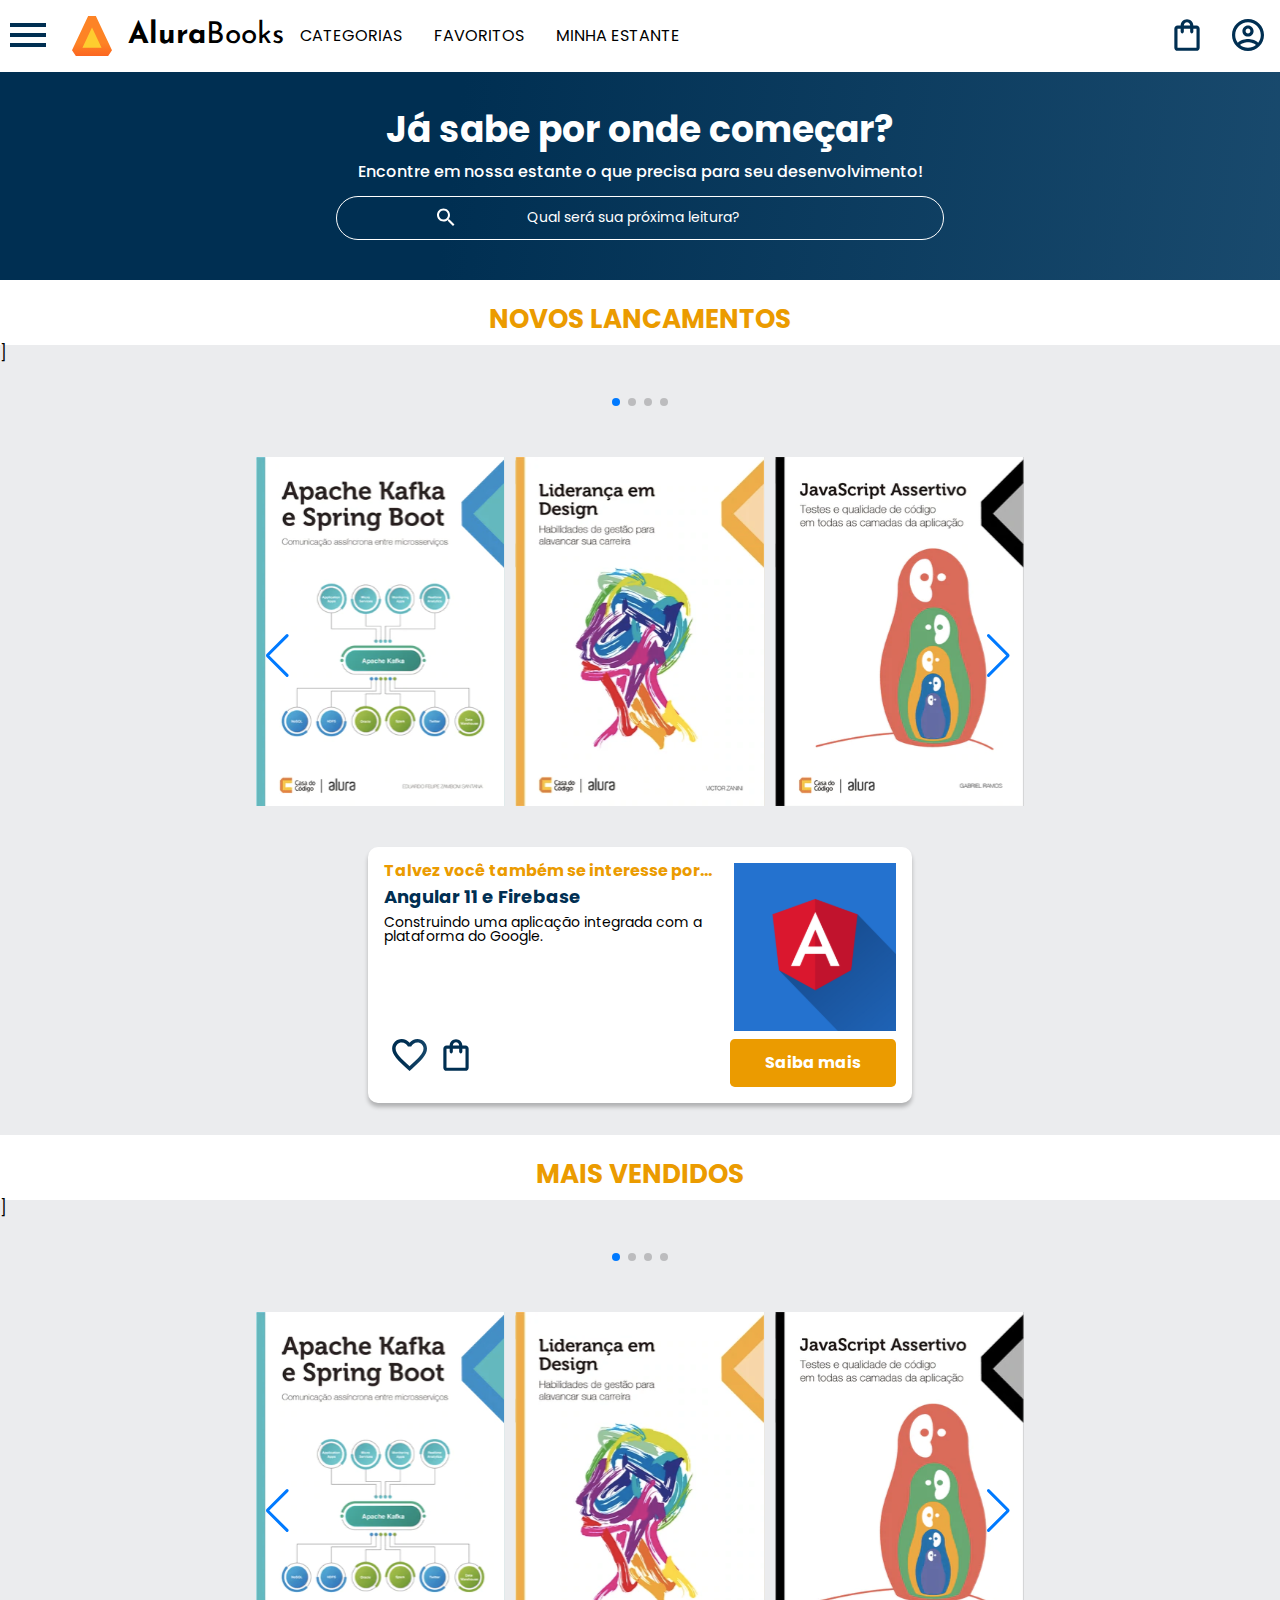
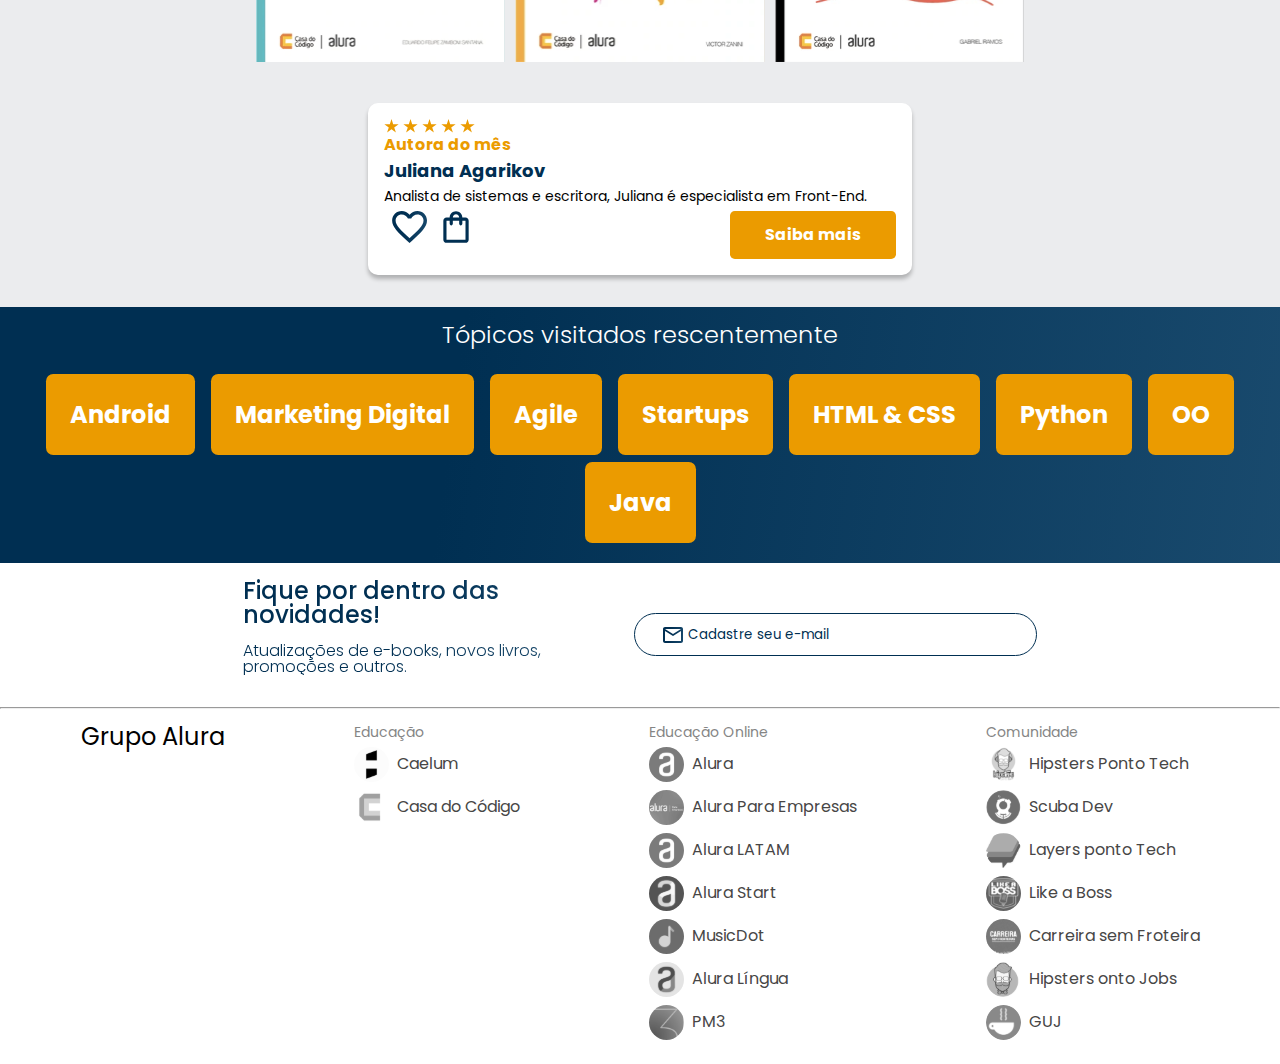
==== commit 9305a69e: "erro corrigido" ====
--- a/index.html
+++ b/index.html
@@ -248,7 +248,7 @@
                <li class="lista-rodape_item"><img src="img/LayersTech.svg" alt="Logo da Layers  Tech">
                     <a href="#" class="lista-rodape_link">Layers ponto Tech</a>
                </li>
-               <li class="lista-rodape_item"><img src="img/LikeaBoss.svg" alt="Logo da Like a Boss">
+               <li class="lista-rodape_item"><img src="img/LikeABoss.svg" alt="Logo da Like a Boss">
                     <a href="#" class="lista-rodape_link">Like a Boss</a>
                </li>
                <li class="lista-rodape_item"><img src="img/CarreiraSemFronteira.svg" alt="Logo Carreira sem Fronteira">
